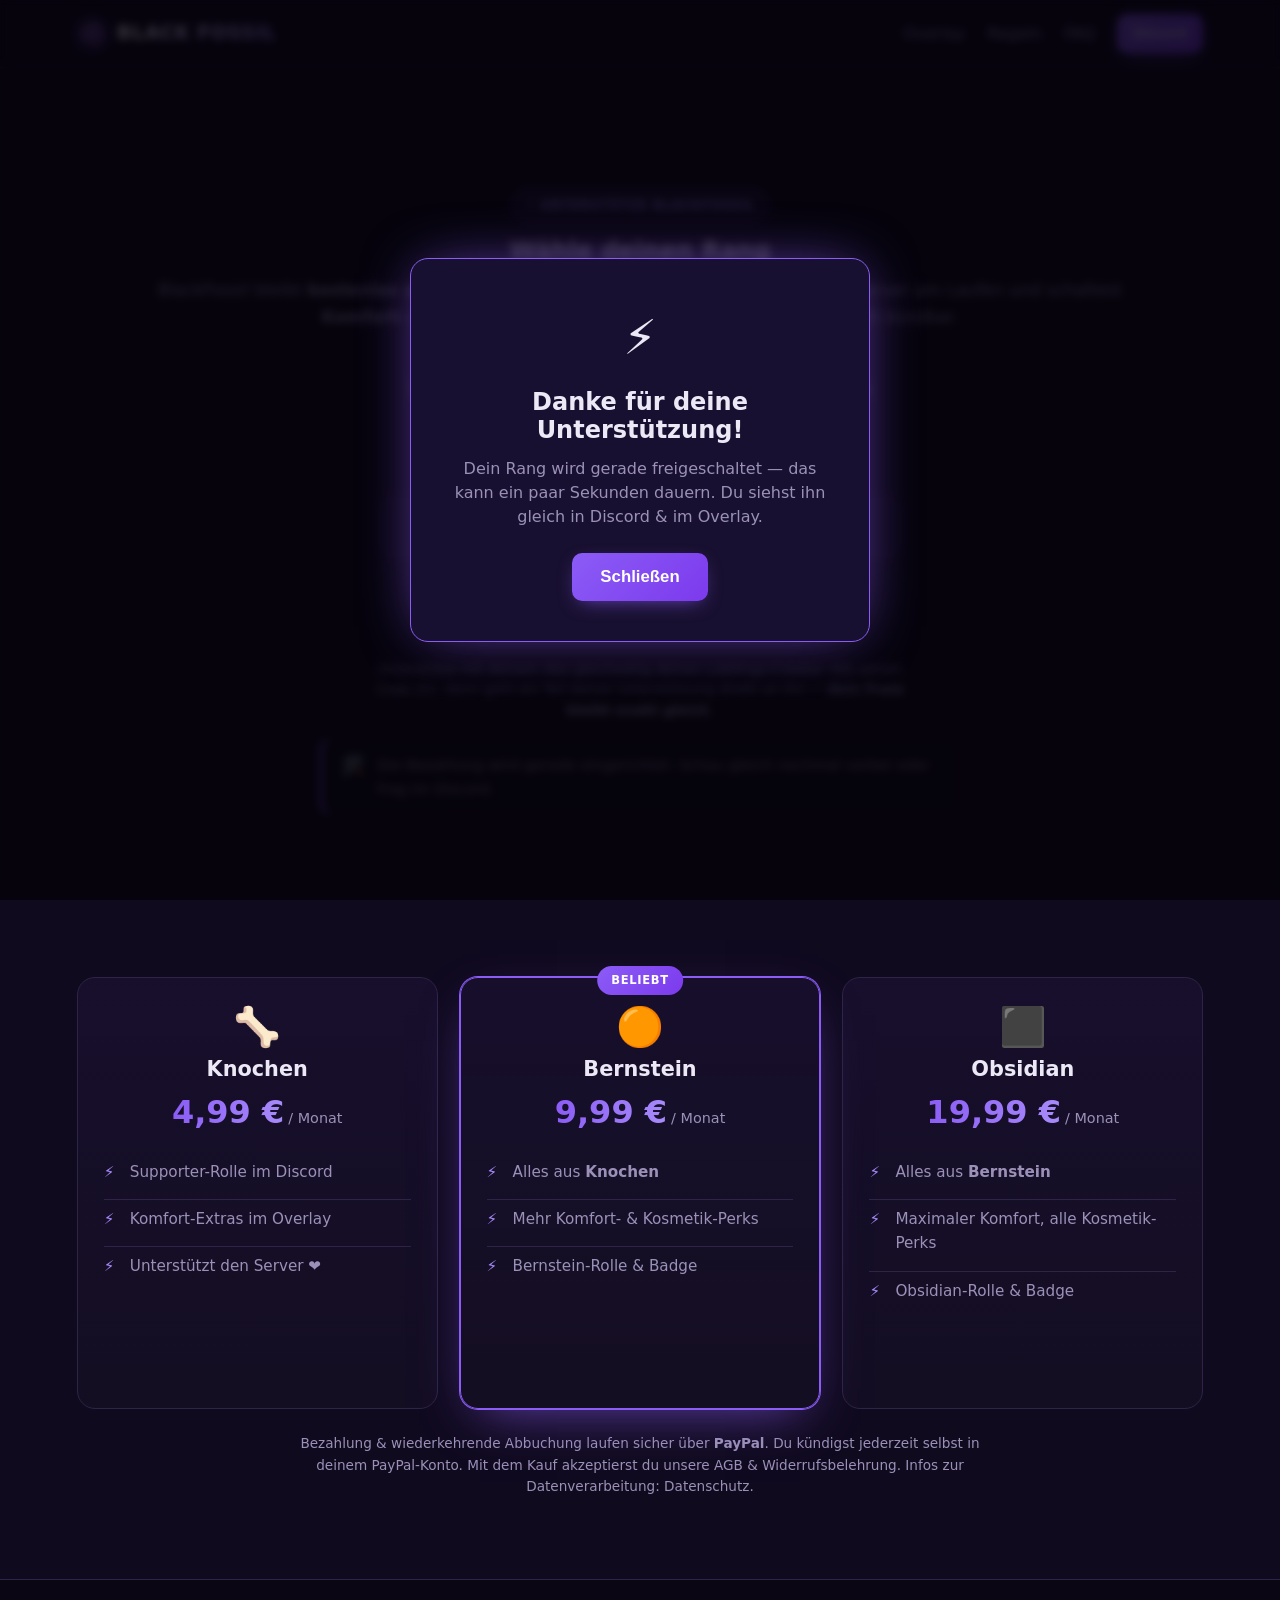
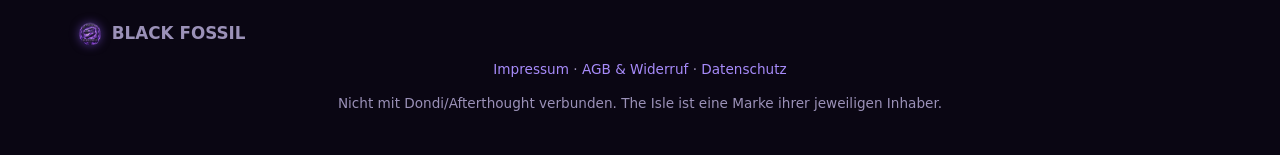
==== abo.html @ 440771c9 "feat(web): Abo-Seite live (PayPal + Creator-Code), Beta raus, Ränge, Rechts-Seiten - abo.html/abo.js" ====
<!doctype html>
<html lang="de">
<head>
  <meta charset="utf-8" />
  <meta name="viewport" content="width=device-width, initial-scale=1" />
  <title>Ränge & Unterstützen — BlackFossil</title>
  <meta name="description" content="Unterstütze den BlackFossil-Server mit einem monatlichen Rang — Komfort- & Kosmetik-Perks, sicher über PayPal. Kein Pay-to-Win." />
  <link rel="icon" type="image/png" href="assets/logo.png" />
  <meta name="theme-color" content="#8b5cf6" />
  <link rel="stylesheet" href="assets/style.css" />
</head>
<body>
  <!-- Navigation -->
  <header id="nav">
    <a href="index.html" class="brand"><img src="assets/logo.png" alt="" class="brand-logo" /> <span>BLACK&nbsp;FOSSIL</span></a>
    <nav>
      <a href="index.html#overlay">Overlay</a>
      <a href="index.html#rules">Regeln</a>
      <a href="index.html#faq">FAQ</a>
      <a href="https://discord.gg/4sCc7c5YRq" class="btn btn-sm" target="_blank" rel="noopener">Discord</a>
    </nav>
  </header>

  <section class="section abo-head">
    <div class="section-head">
      <span class="kicker">⚡ Unterstütze BlackFossil</span>
      <h1>Wähle deinen Rang</h1>
      <p>BlackFossil bleibt <strong>kostenlos spielbar</strong>. Mit einem monatlichen Rang hältst du den Server am Laufen und schaltest <strong>Komfort- & Kosmetik-Perks</strong> frei — <strong>kein Pay-to-Win</strong>. Monatlich kündbar.</p>
    </div>

    <!-- Login-Status -->
    <div id="loginBox" class="login-box">
      <p>Logge dich zuerst mit <strong>Discord</strong> ein — so landet dein Rang automatisch im richtigen Account.</p>
      <button id="loginBtn" class="btn btn-lg">🔗 Mit Discord einloggen</button>
    </div>
    <div id="userBox" class="user-box" hidden>
      <span>Eingeloggt als <strong id="userName"></strong></span>
      <button id="logoutBtn" class="btn btn-sm btn-ghost">Abmelden</button>
    </div>

    <!-- Creator-Code (optional) -->
    <div class="creator-box">
      <label for="creatorCode">💜 Creator-Code <span class="muted small">(optional)</span></label>
      <input id="creatorCode" type="text" maxlength="32" autocomplete="off" spellcheck="false" placeholder="z. B. JoeDom" />
      <p class="muted small">Unterstütze mit deinem Abo gleichzeitig deinen Lieblings-Creator: Gib seinen Code ein, dann geht ein Teil deiner Unterstützung direkt an ihn — <strong>dein Preis bleibt exakt gleich</strong>.</p>
    </div>

    <!-- Setup-Hinweis, falls PayPal noch nicht konfiguriert -->
    <div id="setupNote" class="beta-note" hidden style="max-width:640px;margin:18px auto 0">
      <span class="beta-note-ico">🛠️</span>
      <p>Die Bezahlung wird gerade eingerichtet. Schau gleich nochmal vorbei oder frag im <a href="https://discord.gg/4sCc7c5YRq" target="_blank" rel="noopener">Discord</a>.</p>
    </div>
  </section>

  <section class="section alt">
    <div class="tiers tiers-buy">
      <div class="tier">
        <div class="tier-ico">🦴</div>
        <h3>Knochen</h3>
        <div class="tier-price"><span class="grad">4,99&nbsp;€</span><span class="per">/ Monat</span></div>
        <ul class="tier-perks">
          <li>Supporter-Rolle im Discord</li>
          <li>Komfort-Extras im Overlay</li>
          <li>Unterstützt den Server ❤️</li>
        </ul>
        <div class="pp-btn" id="pp-knochen"></div>
      </div>
      <div class="tier tier-feat">
        <div class="tier-tag">Beliebt</div>
        <div class="tier-ico">🟠</div>
        <h3>Bernstein</h3>
        <div class="tier-price"><span class="grad">9,99&nbsp;€</span><span class="per">/ Monat</span></div>
        <ul class="tier-perks">
          <li>Alles aus <strong>Knochen</strong></li>
          <li>Mehr Komfort- & Kosmetik-Perks</li>
          <li>Bernstein-Rolle & Badge</li>
        </ul>
        <div class="pp-btn" id="pp-bernstein"></div>
      </div>
      <div class="tier">
        <div class="tier-ico">⬛</div>
        <h3>Obsidian</h3>
        <div class="tier-price"><span class="grad">19,99&nbsp;€</span><span class="per">/ Monat</span></div>
        <ul class="tier-perks">
          <li>Alles aus <strong>Bernstein</strong></li>
          <li>Maximaler Komfort, alle Kosmetik-Perks</li>
          <li>Obsidian-Rolle & Badge</li>
        </ul>
        <div class="pp-btn" id="pp-obsidian"></div>
      </div>
    </div>

    <p class="muted small center" style="margin-top:24px;max-width:680px;margin-left:auto;margin-right:auto">
      Bezahlung & wiederkehrende Abbuchung laufen sicher über <strong>PayPal</strong>. Du kündigst jederzeit selbst in deinem PayPal-Konto.
      Mit dem Kauf akzeptierst du unsere <a href="agb.html">AGB &amp; Widerrufsbelehrung</a>. Infos zur Datenverarbeitung: <a href="datenschutz.html">Datenschutz</a>.
    </p>
  </section>

  <footer>
    <div class="foot-brand"><img src="assets/logo.png" alt="" class="foot-logo" /> <strong>BLACK FOSSIL</strong></div>
    <div class="foot-legal muted small">
      <a href="impressum.html">Impressum</a> ·
      <a href="agb.html">AGB &amp; Widerruf</a> ·
      <a href="datenschutz.html">Datenschutz</a>
    </div>
    <div class="muted small">Nicht mit Dondi/Afterthought verbunden. The Isle ist eine Marke ihrer jeweiligen Inhaber.</div>
  </footer>

  <!-- Erfolg-Overlay -->
  <div id="thanks" class="thanks" hidden>
    <div class="thanks-card">
      <div class="thanks-ico">⚡</div>
      <h2>Danke für deine Unterstützung!</h2>
      <p>Dein Rang wird gerade freigeschaltet — das kann ein paar Sekunden dauern. Du siehst ihn gleich in Discord & im Overlay.</p>
      <button class="btn btn-lg" onclick="document.getElementById('thanks').hidden=true">Schließen</button>
    </div>
  </div>

  <script src="assets/abo.js"></script>
</body>
</html>
---- assets/style.css ----
:root {
  --bg: #0a0613; --bg2: #100a1f; --card: #181030; --border: #2e2447;
  --accent: #8b5cf6; --accent2: #a78bfa; --accent-d: #7c3aed; --accent-rgb: 139,92,246;
  --text: #ece8f5; --muted: #9b91b8;
  --on: #22c55e; --off: #ef4444; --warn: #f59e0b; --gold: #fbbf24;
}
* { box-sizing: border-box; margin: 0; padding: 0; }
html { scroll-behavior: smooth; }
body { font-family: 'Inter', system-ui, -apple-system, sans-serif; background: var(--bg); color: var(--text); line-height: 1.6; overflow-x: hidden; }
a { color: inherit; text-decoration: none; }
h1, h2, h3 { line-height: 1.2; }
.grad { background: linear-gradient(90deg, var(--accent), var(--accent2)); -webkit-background-clip: text; background-clip: text; color: transparent; }
.muted { color: var(--muted); } .small { font-size: 0.85rem; } .center { text-align: center; }

/* Buttons */
.btn { display: inline-block; background: var(--accent); color: #fff; padding: 12px 22px; border-radius: 10px; font-weight: 600; border: 0; cursor: pointer; transition: transform .12s, background .12s; }
.btn:hover { transform: translateY(-2px); background: var(--accent2); }
.btn-lg { padding: 14px 28px; font-size: 1.05rem; }
.btn-sm { padding: 8px 16px; font-size: .9rem; }
.btn-ghost { background: transparent; border: 1px solid var(--border); }
.btn-ghost:hover { background: rgba(139,92,246,.12); }
.btn:disabled { opacity: .5; cursor: not-allowed; transform: none; }

/* Nav */
#nav { position: sticky; top: 0; z-index: 50; display: flex; align-items: center; justify-content: space-between;
  padding: 14px 6vw; background: rgba(12,7,23,.85); backdrop-filter: blur(12px); border-bottom: 1px solid var(--border); }
.brand { font-weight: 800; font-size: 1.2rem; }
#nav nav { display: flex; align-items: center; gap: 22px; }
#nav nav a { color: var(--muted); font-weight: 500; transition: color .12s; }
#nav nav a:hover { color: var(--text); }
#nav nav a.btn { color: #fff; }

/* Hero */
.hero { position: relative; padding: 12vh 6vw 10vh; text-align: center;
  background: radial-gradient(1000px 500px at 50% -10%, rgba(139,92,246,.22), transparent 60%), var(--bg); }
.hero-inner { max-width: 820px; margin: 0 auto; }
.badge { display: inline-block; background: rgba(245,158,11,.15); color: var(--gold); border: 1px solid rgba(245,158,11,.4); padding: 6px 14px; border-radius: 999px; font-size: .85rem; font-weight: 600; margin-bottom: 22px; }
.hero h1 { font-size: clamp(2.2rem, 6vw, 4rem); font-weight: 800; }
.lead { font-size: clamp(1rem, 2.2vw, 1.25rem); color: var(--muted); margin: 22px auto 30px; max-width: 680px; }
.hero-cta { display: flex; gap: 14px; justify-content: center; flex-wrap: wrap; }
.status { margin-top: 34px; display: inline-flex; align-items: center; gap: 10px; background: var(--card); border: 1px solid var(--border); border-radius: 999px; padding: 10px 20px; font-size: .95rem; }
.dot { width: 10px; height: 10px; border-radius: 50%; background: var(--muted); }
.dot.on { background: var(--on); box-shadow: 0 0 10px var(--on); } .dot.off { background: var(--off); }

/* Sections */
.section { padding: 9vh 6vw; max-width: 1180px; margin: 0 auto; }
.section.alt { background: var(--bg2); max-width: none; }
.section.alt > * { max-width: 1180px; margin-left: auto; margin-right: auto; }
.section-head { text-align: center; margin-bottom: 44px; }
.section-head h2 { font-size: clamp(1.6rem, 4vw, 2.4rem); font-weight: 800; }
.section-head p { color: var(--muted); margin-top: 12px; font-size: 1.05rem; }

/* Grid / Cards */
.grid { display: grid; grid-template-columns: repeat(auto-fit, minmax(230px, 1fr)); gap: 18px; }
.card { background: var(--card); border: 1px solid var(--border); border-radius: 16px; padding: 26px; transition: transform .15s, border-color .15s; }
.card:hover { transform: translateY(-4px); border-color: var(--accent); }
.ico { font-size: 2rem; margin-bottom: 12px; } .ico.big { font-size: 3rem; }
.card h3 { margin-bottom: 8px; }
.card p { color: var(--muted); }
.features .card { text-align: center; }
.center { margin-top: 34px; }
.notice { display: flex; gap: 14px; align-items: flex-start; max-width: 760px; margin: 28px auto 0;
  background: rgba(139,92,246,0.08); border: 1px solid var(--border); border-left: 3px solid var(--accent);
  border-radius: 12px; padding: 16px 20px; }
.notice .ico { font-size: 1.4rem; margin: 0; line-height: 1.4; }
.notice p { color: var(--muted); margin: 0; }
.notice strong { color: var(--text); }

/* Tiers */
.tiers { grid-template-columns: repeat(auto-fit, minmax(220px, 1fr)); align-items: stretch; }
.tier { position: relative; background: var(--card); border: 1px solid var(--border); border-radius: 16px; padding: 26px; display: flex; flex-direction: column; }
.tier.highlight { border-color: var(--accent); box-shadow: 0 0 0 1px var(--accent), 0 18px 40px -20px var(--accent); }
.ribbon { position: absolute; top: -12px; left: 50%; transform: translateX(-50%); background: var(--accent); color: #fff; font-size: .75rem; font-weight: 700; padding: 4px 14px; border-radius: 999px; }
.tier h3 { font-size: 1.25rem; }
.price { font-size: 1.6rem; font-weight: 800; margin: 10px 0 16px; }
.price span { font-size: .9rem; font-weight: 500; color: var(--muted); }
.tier ul { list-style: none; display: flex; flex-direction: column; gap: 8px; }
.tier li { color: var(--muted); padding-left: 22px; position: relative; }
.tier li::before { content: '✓'; position: absolute; left: 0; color: var(--accent2); font-weight: 700; }
.founder { display: inline-block; margin-top: 26px; background: linear-gradient(90deg, rgba(96,165,250,.18), rgba(139,92,246,.18)); border: 1px solid #60a5fa; border-radius: 14px; padding: 16px 26px; font-size: 1.05rem; }

/* Rules + FAQ accordion */
.rules, .faq { max-width: 820px; margin: 0 auto; display: flex; flex-direction: column; gap: 12px; }
.acc { background: var(--card); border: 1px solid var(--border); border-radius: 12px; overflow: hidden; }
.acc summary { cursor: pointer; padding: 18px 22px; font-weight: 600; list-style: none; display: flex; justify-content: space-between; align-items: center; }
.acc summary::-webkit-details-marker { display: none; }
.acc summary::after { content: '+'; color: var(--accent2); font-size: 1.4rem; transition: transform .2s; }
.acc[open] summary::after { transform: rotate(45deg); }
.acc .body { padding: 0 22px 20px; color: var(--muted); }
.acc .body p { margin-bottom: 8px; }
.acc .body ul { padding-left: 20px; display: flex; flex-direction: column; gap: 6px; margin-bottom: 10px; }
.acc .body strong { color: var(--text); }
.r-sub { color: var(--accent2) !important; font-weight: 700; margin-top: 14px !important; }

/* Download */
.dl-card { display: inline-block; background: var(--card); border: 1px solid var(--border); border-radius: 18px; padding: 40px; text-align: center; max-width: 420px; }
.dl-card h3 { margin-bottom: 10px; } .dl-card p { margin-bottom: 22px; }

/* CTA + Footer */
.cta { text-align: center; background: radial-gradient(800px 400px at 50% 120%, rgba(139,92,246,.22), transparent 60%); }
.cta h2 { font-size: clamp(1.8rem, 4vw, 2.6rem); font-weight: 800; }
.cta p { color: var(--muted); margin: 14px auto 28px; max-width: 560px; }
footer { text-align: center; padding: 40px 6vw; border-top: 1px solid var(--border); color: var(--muted); display: flex; flex-direction: column; gap: 8px; }

@media (max-width: 640px) {
  #nav nav { gap: 12px; } #nav nav a:not(.btn) { display: none; }
}

/* ═══════════ Overhaul: Logo, Lightning-Glow, Politur ═══════════ */
/* Buttons → Verlauf + Theme-Glow */
.btn { background: linear-gradient(135deg, var(--accent), var(--accent-d));
  box-shadow: 0 6px 20px -8px rgba(var(--accent-rgb),0.8); }
.btn:hover { background: linear-gradient(135deg, var(--accent2), var(--accent));
  box-shadow: 0 10px 26px -8px rgba(var(--accent-rgb),0.9); }
.btn-ghost { background: transparent; box-shadow: none; }
.btn-ghost:hover { background: rgba(var(--accent-rgb),.12); box-shadow: none; }

/* Brand + Logo */
.brand { display: inline-flex; align-items: center; gap: 10px; letter-spacing: .5px; }
.brand-logo { width: 30px; height: 30px; object-fit: contain;
  filter: drop-shadow(0 0 6px rgba(var(--accent-rgb),0.6)); }
.brand span { background: linear-gradient(90deg, #fff, var(--accent2));
  -webkit-background-clip: text; background-clip: text; color: transparent; }

/* Hero: Logo groß mit Schweben + Glow, animierter Hintergrund-Glow */
.hero { overflow: hidden; }
.hero-glow { position: absolute; inset: -20% 0 auto 0; height: 70%; pointer-events: none; z-index: 0;
  background: radial-gradient(60% 60% at 50% 0%, rgba(var(--accent-rgb),0.28), transparent 70%);
  animation: heroPulse 6s ease-in-out infinite; }
@keyframes heroPulse { 0%,100% { opacity: .65; } 50% { opacity: 1; } }
.hero-inner { position: relative; z-index: 1; }
.hero-logo { width: clamp(150px, 26vw, 240px); height: auto; margin: 0 auto 14px; display: block;
  filter: drop-shadow(0 8px 26px rgba(0,0,0,0.6)) drop-shadow(0 0 26px rgba(var(--accent-rgb),0.5));
  animation: logoFloat 5s ease-in-out infinite; }
@keyframes logoFloat { 0%,100% { transform: translateY(0); } 50% { transform: translateY(-10px); } }
.badge { background: rgba(var(--accent-rgb),.14); color: var(--accent2); border-color: rgba(var(--accent-rgb),.4); }

/* Cards: Theme-Glow beim Hover */
.card:hover { border-color: rgba(var(--accent-rgb),0.7);
  box-shadow: 0 16px 40px -22px rgba(var(--accent-rgb),0.9), 0 0 0 1px rgba(var(--accent-rgb),0.25); }
.section-head h2 { background: linear-gradient(90deg, #fff, var(--accent2));
  -webkit-background-clip: text; background-clip: text; color: transparent; }

/* Accordion-Politur */
.acc { transition: border-color .15s; }
.acc[open] { border-color: rgba(var(--accent-rgb),0.55); box-shadow: 0 0 0 1px rgba(var(--accent-rgb),0.18); }
.acc summary:hover { color: var(--accent2); }

/* Download-Card + CTA Glow */
.dl-card { box-shadow: 0 24px 60px -30px rgba(var(--accent-rgb),0.8); }

/* Footer-Branding */
.foot-brand { display: inline-flex; align-items: center; gap: 9px; font-size: 1.05rem; }
.foot-logo { width: 26px; height: 26px; object-fit: contain;
  filter: drop-shadow(0 0 5px rgba(var(--accent-rgb),0.5)); }

/* ═══════════ Beta-Bereich (überarbeitet) ═══════════ */
.kicker { display: inline-block; margin-bottom: 14px; padding: 6px 14px; border-radius: 999px;
  font-size: .8rem; font-weight: 700; letter-spacing: .4px; text-transform: uppercase;
  color: var(--accent2); background: rgba(var(--accent-rgb),.12); border: 1px solid rgba(var(--accent-rgb),.4); }

.beta-perks { display: grid; grid-template-columns: repeat(auto-fit, minmax(240px, 1fr)); gap: 18px; max-width: 1000px; margin: 0 auto; }
.perk { position: relative; background: linear-gradient(180deg, rgba(var(--accent-rgb),0.07), rgba(255,255,255,0.015));
  border: 1px solid var(--border); border-radius: 18px; padding: 28px 24px; text-align: left;
  transition: transform .15s, border-color .15s, box-shadow .15s; }
.perk:hover { transform: translateY(-4px); border-color: rgba(var(--accent-rgb),0.7);
  box-shadow: 0 20px 46px -24px rgba(var(--accent-rgb),0.9); }
.perk-ico { width: 52px; height: 52px; display: flex; align-items: center; justify-content: center;
  font-size: 1.6rem; border-radius: 14px; margin-bottom: 16px;
  background: linear-gradient(135deg, rgba(var(--accent-rgb),0.3), rgba(var(--accent-rgb),0.08));
  border: 1px solid rgba(var(--accent-rgb),0.45); box-shadow: inset 0 0 14px rgba(var(--accent-rgb),0.25); }
.perk h3 { margin-bottom: 8px; } .perk p { color: var(--muted); }

/* CTA-Panel */
.beta-cta { position: relative; overflow: hidden; max-width: 720px; margin: 40px auto 0; text-align: center;
  background: linear-gradient(180deg, rgba(var(--accent-rgb),0.10), rgba(24,16,48,0.6));
  border: 1px solid rgba(var(--accent-rgb),0.45); border-radius: 22px; padding: 38px 30px;
  box-shadow: 0 30px 70px -40px rgba(var(--accent-rgb),0.9); }
.beta-cta-glow { position: absolute; inset: -40% 0 auto 0; height: 80%; pointer-events: none; z-index: 0;
  background: radial-gradient(50% 60% at 50% 0%, rgba(var(--accent-rgb),0.30), transparent 70%);
  animation: heroPulse 6s ease-in-out infinite; }
.beta-cta > * { position: relative; z-index: 1; }
.beta-slots { display: flex; align-items: center; justify-content: center; gap: 16px; margin-bottom: 22px; }
.slots-num { font-size: clamp(3rem, 9vw, 4.6rem); font-weight: 900; line-height: 1; }
.slots-label { text-align: left; color: var(--muted); font-size: .98rem; line-height: 1.35; }
.slots-label strong { color: var(--accent2); }
.beta-cta .btn { font-size: 1.1rem; }
.beta-note { display: flex; gap: 12px; align-items: flex-start; text-align: left; margin-top: 22px;
  background: rgba(0,0,0,0.25); border: 1px solid var(--border); border-left: 3px solid var(--accent);
  border-radius: 12px; padding: 14px 18px; }
.beta-note p { color: var(--muted); margin: 0; font-size: .92rem; }
.beta-note strong { color: var(--text); }
.beta-note-ico { font-size: 1.2rem; line-height: 1.4; }

/* ═══════════ Lightning-Bolts im Hero (wie im Overlay) ═══════════ */
.hero-bolts { position: absolute; inset: 0; width: 100%; height: 100%; z-index: 0; pointer-events: none; }
.hero-bolts .bolt { fill: none; stroke: rgba(var(--accent-rgb),0.85); stroke-width: 2.4;
  stroke-linejoin: round; stroke-linecap: round; vector-effect: non-scaling-stroke; opacity: 0;
  filter: url(#bf-lightning) drop-shadow(0 0 7px rgba(var(--accent-rgb),0.95)); }
.bolt.b1  { animation: boltA 7s ease-out infinite; }
.bolt.b1b { animation: boltA 7s ease-out infinite .04s; }
.bolt.b2  { animation: boltB 9s ease-out infinite; }
.bolt.b2b { animation: boltB 9s ease-out infinite .05s; }
.bolt.b3  { animation: boltC 11s ease-out infinite; }
@keyframes boltA { 0%,100%{opacity:0} 3%{opacity:.95} 5%{opacity:.2} 7%{opacity:.85} 10%{opacity:0} }
@keyframes boltB { 0%,39%,100%{opacity:0} 42%{opacity:.9} 44%{opacity:.25} 47%{opacity:.8} 51%{opacity:0} }
@keyframes boltC { 0%,69%,100%{opacity:0} 72%{opacity:.7} 74%{opacity:.15} 77%{opacity:.6} 80%{opacity:0} }

/* ═══════════ Banner-CTA (cinematischer Abschluss) ═══════════ */
.cta-banner { position: relative; overflow: hidden; padding: 16vh 6vw; border-top: 1px solid var(--border);
  background: var(--bg); }
.cta-banner::before { content: ''; position: absolute; inset: 0; z-index: 0;
  background: url('banner.png') center/cover no-repeat; }
.cta-banner::after { content: ''; position: absolute; inset: 0; z-index: 1; pointer-events: none;
  background:
    radial-gradient(70% 90% at 50% 50%, rgba(10,6,19,0.45), rgba(10,6,19,0.86) 80%),
    linear-gradient(180deg, var(--bg), transparent 22%, transparent 78%, var(--bg)); }
.cta-banner .cta-inner { position: relative; z-index: 2; max-width: 680px; margin: 0 auto; }
.cta-banner h2 { text-shadow: 0 2px 24px rgba(0,0,0,0.7), 0 0 30px rgba(var(--accent-rgb),0.35); }
.cta-banner p { color: #cfc7e6; }

@media (prefers-reduced-motion: reduce) {
  .hero-glow, .hero-logo, .beta-cta-glow, .hero-bolts .bolt { animation: none; }
  .hero-bolts { display: none; }
}

/* ── Ränge / Tiers ─────────────────────────────────────────────────────── */
.tiers { display: grid; grid-template-columns: repeat(3, 1fr); gap: 22px; max-width: 1000px; margin: 0 auto; }
.tier { position: relative; background: linear-gradient(180deg, rgba(var(--accent-rgb),0.06), rgba(255,255,255,0.015));
  border: 1px solid var(--border); border-radius: 18px; padding: 30px 26px; text-align: center;
  transition: transform .15s, border-color .15s; display: flex; flex-direction: column; }
.tier:hover { transform: translateY(-4px); border-color: rgba(var(--accent-rgb),0.7); }
.tier-feat { border-color: var(--accent); box-shadow: 0 0 0 1px var(--accent), 0 18px 50px -20px rgba(var(--accent-rgb),0.7); }
.tier-tag { position: absolute; top: -12px; left: 50%; transform: translateX(-50%);
  background: linear-gradient(135deg, var(--accent), var(--accent-d)); color: #fff;
  font-size: .72rem; font-weight: 700; letter-spacing: .06em; text-transform: uppercase;
  padding: 5px 14px; border-radius: 999px; }
.tier-ico { font-size: 2.4rem; line-height: 1; margin-bottom: 10px; }
.tier h3 { margin-bottom: 6px; font-size: 1.3rem; }
.tier-price { margin-bottom: 14px; }
.tier-price .grad { font-size: 2rem; font-weight: 800; }
.tier-price .per { color: var(--muted); font-size: .9rem; margin-left: 4px; }
.tier-perks { list-style: none; padding: 0; margin: 0 0 22px; text-align: left; }
.tier-perks li { color: var(--muted); padding: 7px 0 7px 26px; position: relative; font-size: .95rem; border-top: 1px solid var(--border); }
.tier-perks li:first-child { border-top: 0; }
.tier-perks li::before { content: "⚡"; position: absolute; left: 0; color: var(--accent2); }
.pp-btn { margin-top: auto; min-height: 46px; }

/* ── Abo-Seite: Login + Status ─────────────────────────────────────────── */
.abo-head { padding-top: 120px; }
.login-box, .user-box { max-width: 520px; margin: 8px auto 0; text-align: center; }
.login-box p { color: var(--muted); margin-bottom: 14px; }
.user-box { display: flex; align-items: center; justify-content: center; gap: 14px;
  background: rgba(var(--accent-rgb),0.08); border: 1px solid var(--border); border-radius: 12px; padding: 12px 18px; }

/* ── Footer-Rechtslinks ────────────────────────────────────────────────── */
.foot-legal { margin: 4px 0; }
.foot-legal a { color: var(--accent2); }
.foot-legal a:hover { color: var(--accent); }

/* ── Danke-Overlay ─────────────────────────────────────────────────────── */
.thanks { position: fixed; inset: 0; background: rgba(5,3,12,.8); backdrop-filter: blur(4px);
  display: flex; align-items: center; justify-content: center; z-index: 50; padding: 20px; }
.thanks-card { background: var(--card); border: 1px solid var(--accent); border-radius: 18px;
  padding: 40px 34px; max-width: 460px; text-align: center; box-shadow: 0 0 60px -15px rgba(var(--accent-rgb),0.8); }
.thanks-ico { font-size: 3rem; margin-bottom: 12px; }
.thanks-card p { color: var(--muted); margin: 12px 0 24px; line-height: 1.5; }

/* ── Rechts-Seiten (Impressum/AGB/Datenschutz) ─────────────────────────── */
.legal { max-width: 820px; margin: 0 auto; padding: 120px 22px 60px; }
.legal h1 { margin-bottom: 8px; }
.legal h2 { margin: 30px 0 10px; font-size: 1.25rem; }
.legal p, .legal li { color: var(--muted); line-height: 1.65; }
.legal ul { padding-left: 20px; margin: 8px 0; }
.legal .ph { color: var(--warn); font-weight: 600; }
.legal a { color: var(--accent2); }

@media (max-width: 760px) {
  .tiers { grid-template-columns: 1fr; max-width: 420px; }
}

/* ── Creator-Code-Feld (Abo-Seite) ─────────────────────────────────────── */
.creator-box { max-width: 540px; margin: 18px auto 0; text-align: center; }
.creator-box label { display: block; font-weight: 700; margin-bottom: 7px; }
.creator-box input { width: 100%; max-width: 320px; padding: 11px 14px; border-radius: 10px;
  border: 1px solid var(--border); background: var(--bg2); color: var(--text);
  text-align: center; font-size: 1rem; letter-spacing: .02em; }
.creator-box input:focus { outline: none; border-color: var(--accent); box-shadow: 0 0 0 3px rgba(var(--accent-rgb),.18); }
.creator-box p { margin-top: 9px; line-height: 1.5; }
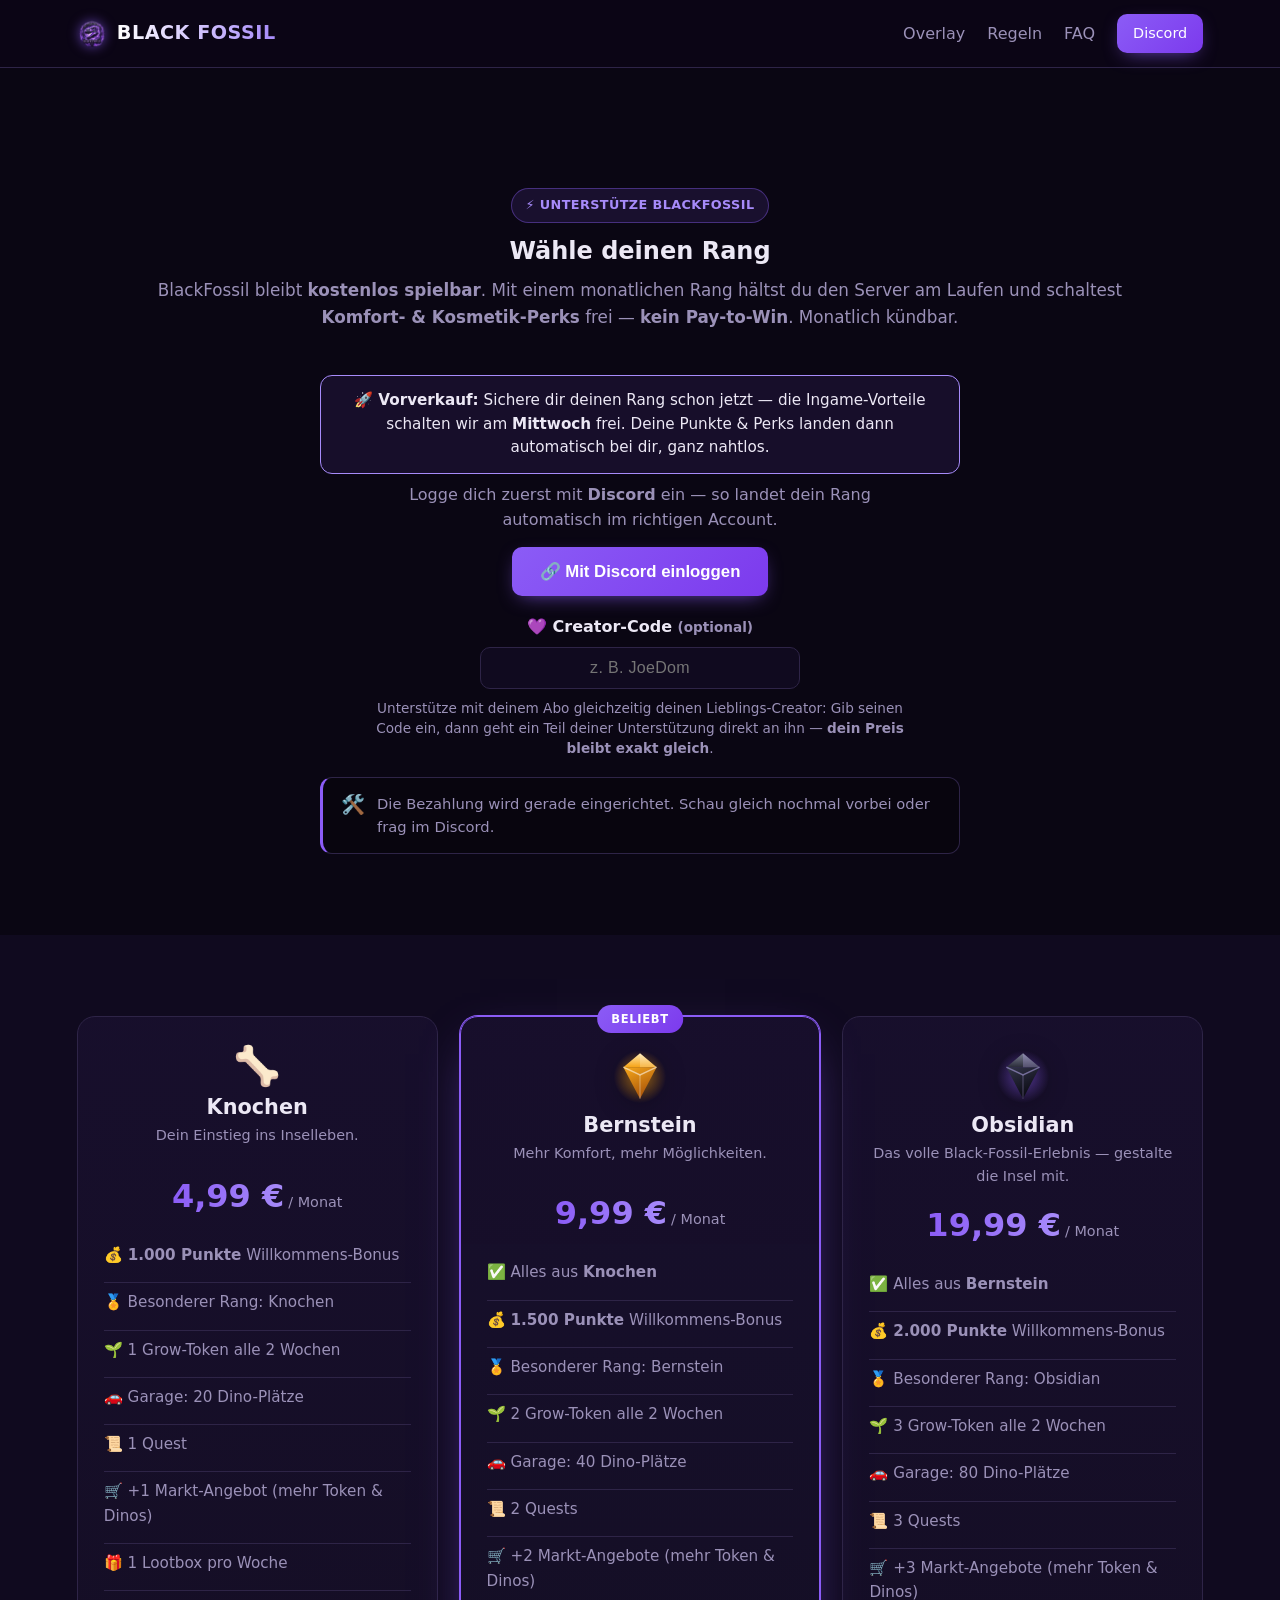
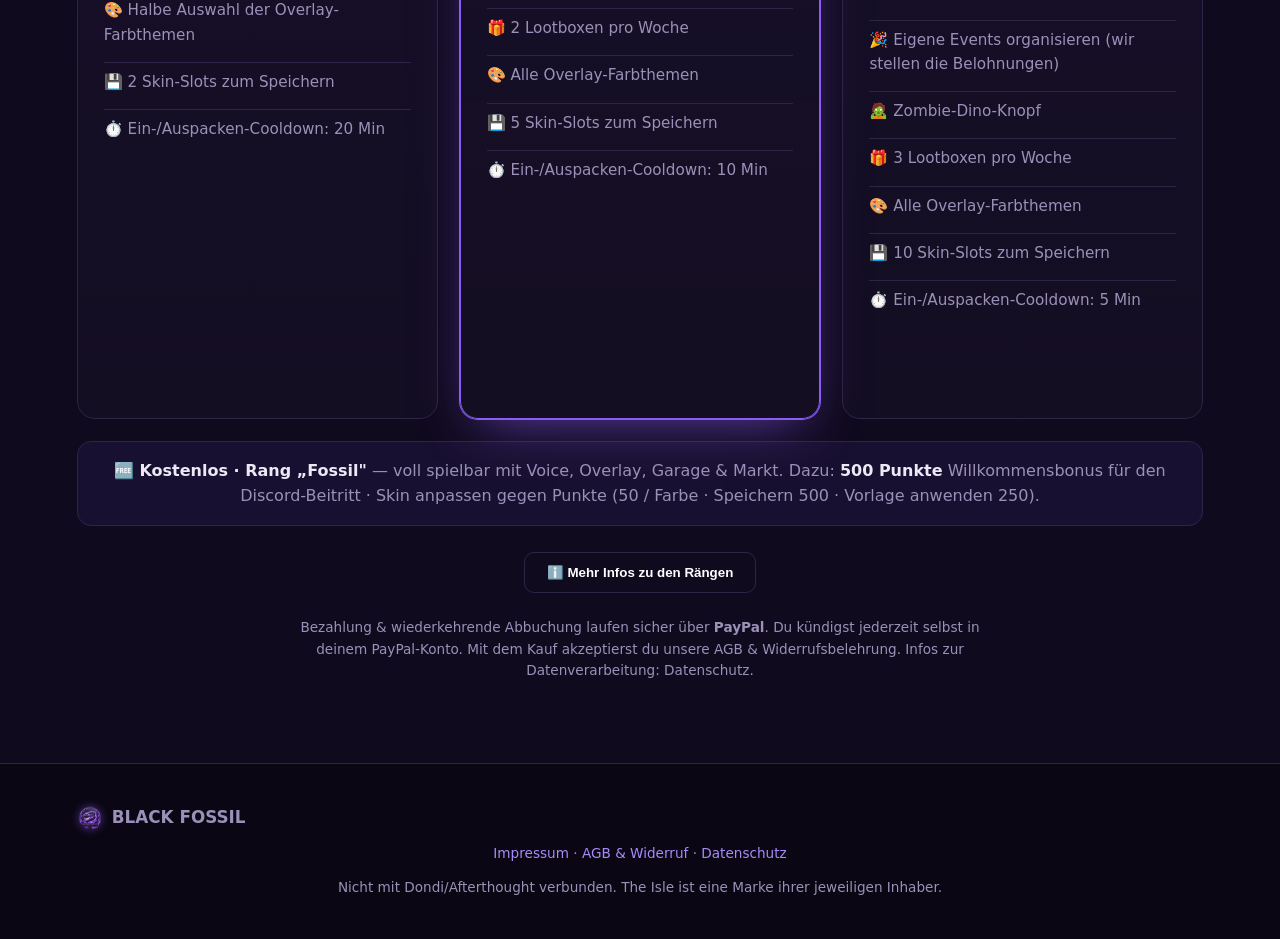
==== commit cdcda9c5: "Abo-Vorverkauf: volle Rang-Perks + Vergleichstabelle, Upgrade-/Aktueller-Rang-UI, Edelstein-Icons, D" ====
--- a/abo.html
+++ b/abo.html
@@ -28,13 +28,18 @@
       <p>BlackFossil bleibt <strong>kostenlos spielbar</strong>. Mit einem monatlichen Rang hältst du den Server am Laufen und schaltest <strong>Komfort- & Kosmetik-Perks</strong> frei — <strong>kein Pay-to-Win</strong>. Monatlich kündbar.</p>
     </div>
 
+    <!-- Vorverkauf-Hinweis (nach Go-Live entfernen) -->
+    <div class="presale-note">
+      🚀 <strong>Vorverkauf:</strong> Sichere dir deinen Rang schon jetzt — die Ingame-Vorteile schalten wir am <strong>Mittwoch</strong> frei. Deine Punkte &amp; Perks landen dann automatisch bei dir, ganz nahtlos.
+    </div>
+
     <!-- Login-Status -->
     <div id="loginBox" class="login-box">
       <p>Logge dich zuerst mit <strong>Discord</strong> ein — so landet dein Rang automatisch im richtigen Account.</p>
       <button id="loginBtn" class="btn btn-lg">🔗 Mit Discord einloggen</button>
     </div>
     <div id="userBox" class="user-box" hidden>
-      <span>Eingeloggt als <strong id="userName"></strong></span>
+      <span>Eingeloggt als <strong id="userName"></strong><span id="userRank"></span></span>
       <button id="logoutBtn" class="btn btn-sm btn-ghost">Abmelden</button>
     </div>
 
@@ -54,40 +59,138 @@
 
   <section class="section alt">
     <div class="tiers tiers-buy">
-      <div class="tier">
+      <div class="tier" data-tier="knochen">
         <div class="tier-ico">🦴</div>
         <h3>Knochen</h3>
+        <p class="tier-sub">Dein Einstieg ins Inselleben.</p>
         <div class="tier-price"><span class="grad">4,99&nbsp;€</span><span class="per">/ Monat</span></div>
-        <ul class="tier-perks">
-          <li>Supporter-Rolle im Discord</li>
-          <li>Komfort-Extras im Overlay</li>
-          <li>Unterstützt den Server ❤️</li>
+        <ul class="tier-perks perk-emoji">
+          <li>💰 <strong>1.000 Punkte</strong> Willkommens-Bonus</li>
+          <li>🏅 Besonderer Rang: Knochen</li>
+          <li>🌱 1 Grow-Token alle 2 Wochen</li>
+          <li>🚗 Garage: 20 Dino-Plätze</li>
+          <li>📜 1 Quest</li>
+          <li>🛒 +1 Markt-Angebot (mehr Token &amp; Dinos)</li>
+          <li>🎁 1 Lootbox pro Woche</li>
+          <li>🎨 Halbe Auswahl der Overlay-Farbthemen</li>
+          <li>💾 2 Skin-Slots zum Speichern</li>
+          <li>⏱️ Ein-/Auspacken-Cooldown: 20 Min</li>
         </ul>
-        <div class="pp-btn" id="pp-knochen"></div>
+        <div class="tier-foot" data-foot="knochen"><div class="pp-btn" id="pp-knochen"></div></div>
       </div>
-      <div class="tier tier-feat">
+      <div class="tier tier-feat" data-tier="bernstein">
         <div class="tier-tag">Beliebt</div>
-        <div class="tier-ico">🟠</div>
+        <svg class="tier-gem" viewBox="0 0 64 64" aria-hidden="true">
+          <defs>
+            <linearGradient id="ambCrown" x1="0" y1="0" x2="0" y2="1"><stop offset="0" stop-color="#ffe9b0"/><stop offset="1" stop-color="#f6a417"/></linearGradient>
+            <linearGradient id="ambBody" x1="0" y1="0" x2=".5" y2="1"><stop offset="0" stop-color="#f7a91b"/><stop offset="1" stop-color="#a8530a"/></linearGradient>
+            <radialGradient id="ambGlow" cx=".5" cy=".5" r=".5"><stop offset="0" stop-color="#f59e0b" stop-opacity=".6"/><stop offset="1" stop-color="#f59e0b" stop-opacity="0"/></radialGradient>
+          </defs>
+          <circle cx="32" cy="34" r="30" fill="url(#ambGlow)"/>
+          <polygon points="32,7 51,23 13,23" fill="url(#ambCrown)"/>
+          <polygon points="13,23 51,23 32,59" fill="url(#ambBody)"/>
+          <polygon points="32,7 51,23 32,23" fill="#fff" opacity=".22"/>
+          <polyline points="13,23 32,32 51,23" fill="none" stroke="#fff" stroke-opacity=".55" stroke-width="1.6"/>
+          <line x1="32" y1="32" x2="32" y2="59" stroke="#fff" stroke-opacity=".3" stroke-width="1.4"/>
+        </svg>
         <h3>Bernstein</h3>
+        <p class="tier-sub">Mehr Komfort, mehr Möglichkeiten.</p>
         <div class="tier-price"><span class="grad">9,99&nbsp;€</span><span class="per">/ Monat</span></div>
-        <ul class="tier-perks">
-          <li>Alles aus <strong>Knochen</strong></li>
-          <li>Mehr Komfort- & Kosmetik-Perks</li>
-          <li>Bernstein-Rolle & Badge</li>
+        <ul class="tier-perks perk-emoji">
+          <li>✅ Alles aus <strong>Knochen</strong></li>
+          <li>💰 <strong>1.500 Punkte</strong> Willkommens-Bonus</li>
+          <li>🏅 Besonderer Rang: Bernstein</li>
+          <li>🌱 2 Grow-Token alle 2 Wochen</li>
+          <li>🚗 Garage: 40 Dino-Plätze</li>
+          <li>📜 2 Quests</li>
+          <li>🛒 +2 Markt-Angebote (mehr Token &amp; Dinos)</li>
+          <li>🎁 2 Lootboxen pro Woche</li>
+          <li>🎨 Alle Overlay-Farbthemen</li>
+          <li>💾 5 Skin-Slots zum Speichern</li>
+          <li>⏱️ Ein-/Auspacken-Cooldown: 10 Min</li>
         </ul>
-        <div class="pp-btn" id="pp-bernstein"></div>
+        <div class="tier-foot" data-foot="bernstein"><div class="pp-btn" id="pp-bernstein"></div></div>
       </div>
-      <div class="tier">
-        <div class="tier-ico">⬛</div>
+      <div class="tier" data-tier="obsidian">
+        <svg class="tier-gem" viewBox="0 0 64 64" aria-hidden="true">
+          <defs>
+            <linearGradient id="obsCrown" x1="0" y1="0" x2="0" y2="1"><stop offset="0" stop-color="#7b7f93"/><stop offset="1" stop-color="#2b2d3a"/></linearGradient>
+            <linearGradient id="obsBody" x1="0" y1="0" x2=".5" y2="1"><stop offset="0" stop-color="#33354a"/><stop offset="1" stop-color="#0a0a12"/></linearGradient>
+            <radialGradient id="obsGlow" cx=".5" cy=".5" r=".5"><stop offset="0" stop-color="#8b5cf6" stop-opacity=".55"/><stop offset="1" stop-color="#8b5cf6" stop-opacity="0"/></radialGradient>
+          </defs>
+          <circle cx="32" cy="34" r="30" fill="url(#obsGlow)"/>
+          <polygon points="32,7 51,23 13,23" fill="url(#obsCrown)"/>
+          <polygon points="13,23 51,23 32,59" fill="url(#obsBody)"/>
+          <polygon points="32,7 51,23 32,23" fill="#c4b5fd" opacity=".28"/>
+          <polyline points="13,23 32,32 51,23" fill="none" stroke="#c4b5fd" stroke-opacity=".5" stroke-width="1.6"/>
+          <line x1="32" y1="32" x2="32" y2="59" stroke="#c4b5fd" stroke-opacity=".28" stroke-width="1.4"/>
+        </svg>
         <h3>Obsidian</h3>
+        <p class="tier-sub">Das volle Black-Fossil-Erlebnis — gestalte die Insel mit.</p>
         <div class="tier-price"><span class="grad">19,99&nbsp;€</span><span class="per">/ Monat</span></div>
-        <ul class="tier-perks">
-          <li>Alles aus <strong>Bernstein</strong></li>
-          <li>Maximaler Komfort, alle Kosmetik-Perks</li>
-          <li>Obsidian-Rolle & Badge</li>
+        <ul class="tier-perks perk-emoji">
+          <li>✅ Alles aus <strong>Bernstein</strong></li>
+          <li>💰 <strong>2.000 Punkte</strong> Willkommens-Bonus</li>
+          <li>🏅 Besonderer Rang: Obsidian</li>
+          <li>🌱 3 Grow-Token alle 2 Wochen</li>
+          <li>🚗 Garage: 80 Dino-Plätze</li>
+          <li>📜 3 Quests</li>
+          <li>🛒 +3 Markt-Angebote (mehr Token &amp; Dinos)</li>
+          <li>🎉 Eigene Events organisieren (wir stellen die Belohnungen)</li>
+          <li>🧟 Zombie-Dino-Knopf</li>
+          <li>🎁 3 Lootboxen pro Woche</li>
+          <li>🎨 Alle Overlay-Farbthemen</li>
+          <li>💾 10 Skin-Slots zum Speichern</li>
+          <li>⏱️ Ein-/Auspacken-Cooldown: 5 Min</li>
         </ul>
-        <div class="pp-btn" id="pp-obsidian"></div>
+        <div class="tier-foot" data-foot="obsidian"><div class="pp-btn" id="pp-obsidian"></div></div>
       </div>
+    </div>
+
+    <!-- Kostenlos / Free-Tier -->
+    <div class="free-note">
+      🆓 <strong>Kostenlos · Rang „Fossil"</strong> — voll spielbar mit Voice, Overlay, Garage &amp; Markt. Dazu:
+      <strong>500 Punkte</strong> Willkommensbonus für den Discord-Beitritt · Skin anpassen gegen Punkte
+      (50 / Farbe · Speichern 500 · Vorlage anwenden 250).
+    </div>
+
+    <!-- Mehr Infos zu den Rängen -->
+    <div class="rank-more">
+      <button id="rankMoreBtn" class="btn btn-ghost" aria-expanded="false" aria-controls="rankDetails">ℹ️ Mehr Infos zu den Rängen</button>
+    </div>
+    <div id="rankDetails" class="rank-details" hidden>
+      <table class="rank-table">
+        <thead>
+          <tr>
+            <th>Was du bekommst</th>
+            <th>Kostenlos</th>
+            <th>🦴 Knochen</th>
+            <th>Bernstein</th>
+            <th>Obsidian</th>
+          </tr>
+        </thead>
+        <tbody>
+          <tr><td class="feat">Server, Proximity-Voice &amp; komplettes Overlay</td><td class="col yes">✓</td><td class="col yes">✓</td><td class="col yes">✓</td><td class="col yes">✓</td></tr>
+          <tr><td class="feat">Garage &amp; Markt (Handel)</td><td class="col yes">✓</td><td class="col yes">✓</td><td class="col yes">✓</td><td class="col yes">✓</td></tr>
+          <tr><td class="feat">Willkommens-Bonus (Punkte, einmalig)</td><td class="col yes">500¹</td><td class="col yes">1.000</td><td class="col yes">1.500</td><td class="col yes">2.000</td></tr>
+          <tr><td class="feat">Besonderer Rang &amp; Badge</td><td class="col no">–</td><td class="col yes">🦴</td><td class="col yes">🟠</td><td class="col yes">🟣</td></tr>
+          <tr><td class="feat">🌱 Grow-Token (alle 2 Wochen)</td><td class="col no">–</td><td class="col yes">1</td><td class="col yes">2</td><td class="col yes">3</td></tr>
+          <tr><td class="feat">🚗 Garage: Dino-Plätze</td><td class="col">Standard</td><td class="col yes">20</td><td class="col yes">40</td><td class="col yes">80</td></tr>
+          <tr><td class="feat">📜 Quests</td><td class="col no">–</td><td class="col yes">1</td><td class="col yes">2</td><td class="col yes">3</td></tr>
+          <tr><td class="feat">🛒 Extra Markt-Angebote</td><td class="col no">–</td><td class="col yes">+1</td><td class="col yes">+2</td><td class="col yes">+3</td></tr>
+          <tr><td class="feat">🎁 Lootboxen pro Woche</td><td class="col no">–</td><td class="col yes">1</td><td class="col yes">2</td><td class="col yes">3</td></tr>
+          <tr><td class="feat">🎨 Overlay-Farbthemen</td><td class="col no">–</td><td class="col yes">Halbe Auswahl</td><td class="col yes">Alle</td><td class="col yes">Alle</td></tr>
+          <tr><td class="feat">💾 Skin-Slots zum Speichern</td><td class="col">gegen Punkte²</td><td class="col yes">2</td><td class="col yes">5</td><td class="col yes">10</td></tr>
+          <tr><td class="feat">⏱️ Ein-/Auspacken-Cooldown</td><td class="col">Standard</td><td class="col yes">20 Min</td><td class="col yes">10 Min</td><td class="col yes">5 Min</td></tr>
+          <tr><td class="feat">🎉 Eigene Events organisieren (Belohnungen von uns)</td><td class="col no">–</td><td class="col no">–</td><td class="col no">–</td><td class="col yes">✓</td></tr>
+          <tr><td class="feat">🧟 Zombie-Dino-Knopf</td><td class="col no">–</td><td class="col no">–</td><td class="col no">–</td><td class="col yes">✓</td></tr>
+        </tbody>
+      </table>
+      <p class="rank-note">
+        💜 <strong>Kein Pay-to-Win</strong> — alle Stufen geben nur Komfort &amp; Kosmetik, keinen Kampfvorteil.
+        Höhere Ränge enthalten immer alle Perks der darunterliegenden. Der Willkommens-Bonus wird einmalig gutgeschrieben (beim Upgrade die Differenz) und landet auf deinem verknüpften Spiel-Account.<br>
+        <span class="small">¹ Free-Bonus: 500 Punkte für den Discord-Beitritt. &nbsp; ² Free: Skin anpassen gegen Punkte (50 / Farbe, Speichern 500, Vorlage 250).</span>
+      </p>
     </div>
 
     <p class="muted small center" style="margin-top:24px;max-width:680px;margin-left:auto;margin-right:auto">
@@ -109,10 +212,11 @@
   <!-- Erfolg-Overlay -->
   <div id="thanks" class="thanks" hidden>
     <div class="thanks-card">
+      <button type="button" class="thanks-x" id="thanksX" aria-label="Schließen">×</button>
       <div class="thanks-ico">⚡</div>
       <h2>Danke für deine Unterstützung!</h2>
       <p>Dein Rang wird gerade freigeschaltet — das kann ein paar Sekunden dauern. Du siehst ihn gleich in Discord & im Overlay.</p>
-      <button class="btn btn-lg" onclick="document.getElementById('thanks').hidden=true">Schließen</button>
+      <button class="btn btn-lg" id="thanksClose">Schließen</button>
     </div>
   </div>
 
--- a/assets/style.css
+++ b/assets/style.css
@@ -244,14 +244,25 @@
 .tier-perks li { color: var(--muted); padding: 7px 0 7px 26px; position: relative; font-size: .95rem; border-top: 1px solid var(--border); }
 .tier-perks li:first-child { border-top: 0; }
 .tier-perks li::before { content: "⚡"; position: absolute; left: 0; color: var(--accent2); }
+/* Emoji-Liste (volle Perk-Aufzählung): Emoji ist der Bullet, kein ⚡ davor */
+.tier-perks.perk-emoji li { padding-left: 0; }
+.tier-perks.perk-emoji li::before { content: none; }
+.tier-sub { color: var(--muted); font-size: .9rem; margin: -2px 0 12px; min-height: 2.4em; }
+.free-note { max-width: 1000px; margin: 22px auto 0; text-align: center; line-height: 1.6;
+  background: var(--card); border: 1px solid var(--border); border-radius: 14px; padding: 16px 20px; color: var(--muted); }
+.free-note strong { color: var(--text); }
 .pp-btn { margin-top: auto; min-height: 46px; }
 
 /* ── Abo-Seite: Login + Status ─────────────────────────────────────────── */
 .abo-head { padding-top: 120px; }
 .login-box, .user-box { max-width: 520px; margin: 8px auto 0; text-align: center; }
 .login-box p { color: var(--muted); margin-bottom: 14px; }
-.user-box { display: flex; align-items: center; justify-content: center; gap: 14px;
+.user-box { display: flex; align-items: center; justify-content: center; gap: 14px; flex-wrap: wrap;
   background: rgba(var(--accent-rgb),0.08); border: 1px solid var(--border); border-radius: 12px; padding: 12px 18px; }
+.rank-pill { color: var(--accent2); font-weight: 700; }
+.presale-note { max-width: 640px; margin: 18px auto 0; text-align: center; line-height: 1.55;
+  background: rgba(var(--accent-rgb),0.10); border: 1px solid var(--accent2); border-radius: 12px;
+  padding: 13px 18px; color: var(--text); font-size: .95rem; }
 
 /* ── Footer-Rechtslinks ────────────────────────────────────────────────── */
 .foot-legal { margin: 4px 0; }
@@ -259,12 +270,49 @@
 .foot-legal a:hover { color: var(--accent); }
 
 /* ── Danke-Overlay ─────────────────────────────────────────────────────── */
-.thanks { position: fixed; inset: 0; background: rgba(5,3,12,.8); backdrop-filter: blur(4px);
-  display: flex; align-items: center; justify-content: center; z-index: 50; padding: 20px; }
-.thanks-card { background: var(--card); border: 1px solid var(--accent); border-radius: 18px;
+/* z-index extrem hoch: muss ÜBER den PayPal-Buttons/-iFrames liegen, sonst schieben
+   die sich vor das Popup und der Schließen-Button ist nicht klickbar. */
+.thanks { position: fixed; inset: 0; background: rgba(5,3,12,.85); backdrop-filter: blur(4px);
+  display: flex; align-items: center; justify-content: center; z-index: 2147483000; padding: 20px; }
+.thanks-card { position: relative; background: var(--card); border: 1px solid var(--accent); border-radius: 18px;
   padding: 40px 34px; max-width: 460px; text-align: center; box-shadow: 0 0 60px -15px rgba(var(--accent-rgb),0.8); }
 .thanks-ico { font-size: 3rem; margin-bottom: 12px; }
 .thanks-card p { color: var(--muted); margin: 12px 0 24px; line-height: 1.5; }
+.thanks-x { position: absolute; top: 12px; right: 16px; background: none; border: 0; color: var(--muted);
+  font-size: 1.6rem; line-height: 1; cursor: pointer; padding: 4px 8px; border-radius: 8px; }
+.thanks-x:hover { color: var(--text); background: rgba(255,255,255,.08); }
+
+/* ── Rang-Icons (Edelstein-SVGs) ───────────────────────────────────────── */
+.tier-gem { width: 56px; height: 56px; display: block; margin: 0 auto 10px;
+  filter: drop-shadow(0 6px 14px rgba(0,0,0,.45)); }
+
+/* ── Abo-Karten: aktueller Rang / Upgrade / enthalten ──────────────────── */
+.tier.is-current { border-color: var(--accent2); box-shadow: 0 0 0 1px var(--accent2), 0 18px 50px -20px rgba(var(--accent-rgb),0.7); }
+.tier-foot { margin-top: auto; }
+.tier-current, .tier-included { border-radius: 999px; padding: 13px 16px;
+  font-weight: 700; text-align: center; font-size: .95rem; }
+.tier-current { background: rgba(var(--accent-rgb),.16); color: var(--text); border: 1px solid var(--accent2); }
+.tier-included { background: var(--bg2); color: var(--muted); border: 1px dashed var(--border); }
+.tier-upgrade-tag { display: inline-block; margin-bottom: 10px; font-size: .8rem; font-weight: 700;
+  letter-spacing: .04em; text-transform: uppercase; color: var(--accent2);
+  background: rgba(var(--accent-rgb),.12); border: 1px solid var(--accent2); border-radius: 999px; padding: 4px 12px; }
+
+/* ── „Mehr Infos zu den Rängen" — Detail-Tabelle ──────────────────────── */
+.rank-more { text-align: center; margin-top: 26px; }
+.rank-details { max-width: 1000px; margin: 22px auto 0; overflow-x: auto; }
+.rank-table { width: 100%; border-collapse: collapse; min-width: 640px;
+  background: var(--card); border: 1px solid var(--border); border-radius: 14px; overflow: hidden; }
+.rank-table th, .rank-table td { padding: 12px 14px; text-align: left; border-top: 1px solid var(--border); font-size: .95rem; }
+.rank-table thead th { background: rgba(var(--accent-rgb),.08); color: var(--text); font-weight: 700;
+  border-top: 0; text-align: center; }
+.rank-table thead th:first-child { text-align: left; }
+.rank-table td { color: var(--muted); }
+.rank-table td.feat { color: var(--text); font-weight: 600; }
+.rank-table td.col { text-align: center; }
+.rank-table .yes { color: var(--accent2); font-weight: 700; }
+.rank-table .no { color: var(--muted); opacity: .5; }
+.rank-note { color: var(--muted); font-size: .85rem; margin-top: 12px; max-width: 760px;
+  margin-left: auto; margin-right: auto; line-height: 1.5; }
 
 /* ── Rechts-Seiten (Impressum/AGB/Datenschutz) ─────────────────────────── */
 .legal { max-width: 820px; margin: 0 auto; padding: 120px 22px 60px; }
@@ -287,3 +335,6 @@
   text-align: center; font-size: 1rem; letter-spacing: .02em; }
 .creator-box input:focus { outline: none; border-color: var(--accent); box-shadow: 0 0 0 3px rgba(var(--accent-rgb),.18); }
 .creator-box p { margin-top: 9px; line-height: 1.5; }
+
+/* Fix: hidden-Attribut muss display-setzende Klassen (.thanks/.user-box) schlagen */
+[hidden] { display: none !important; }
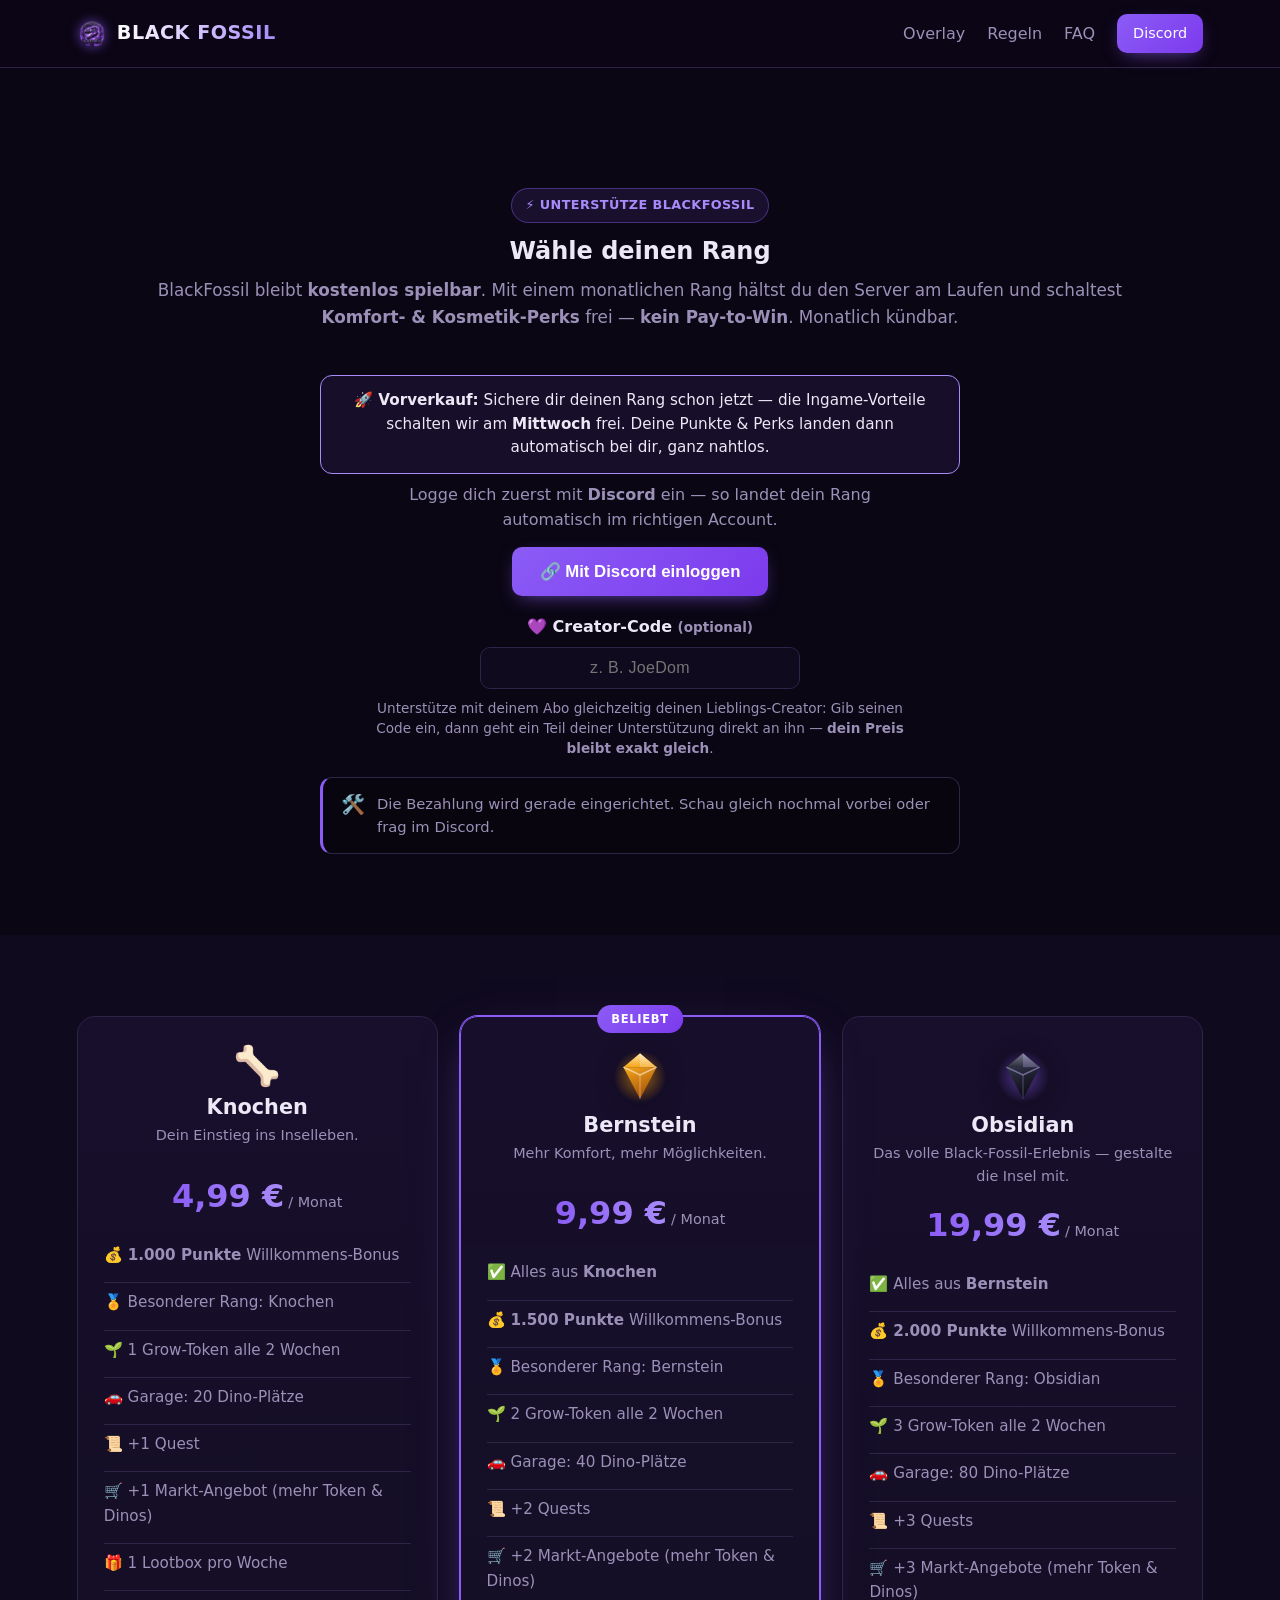
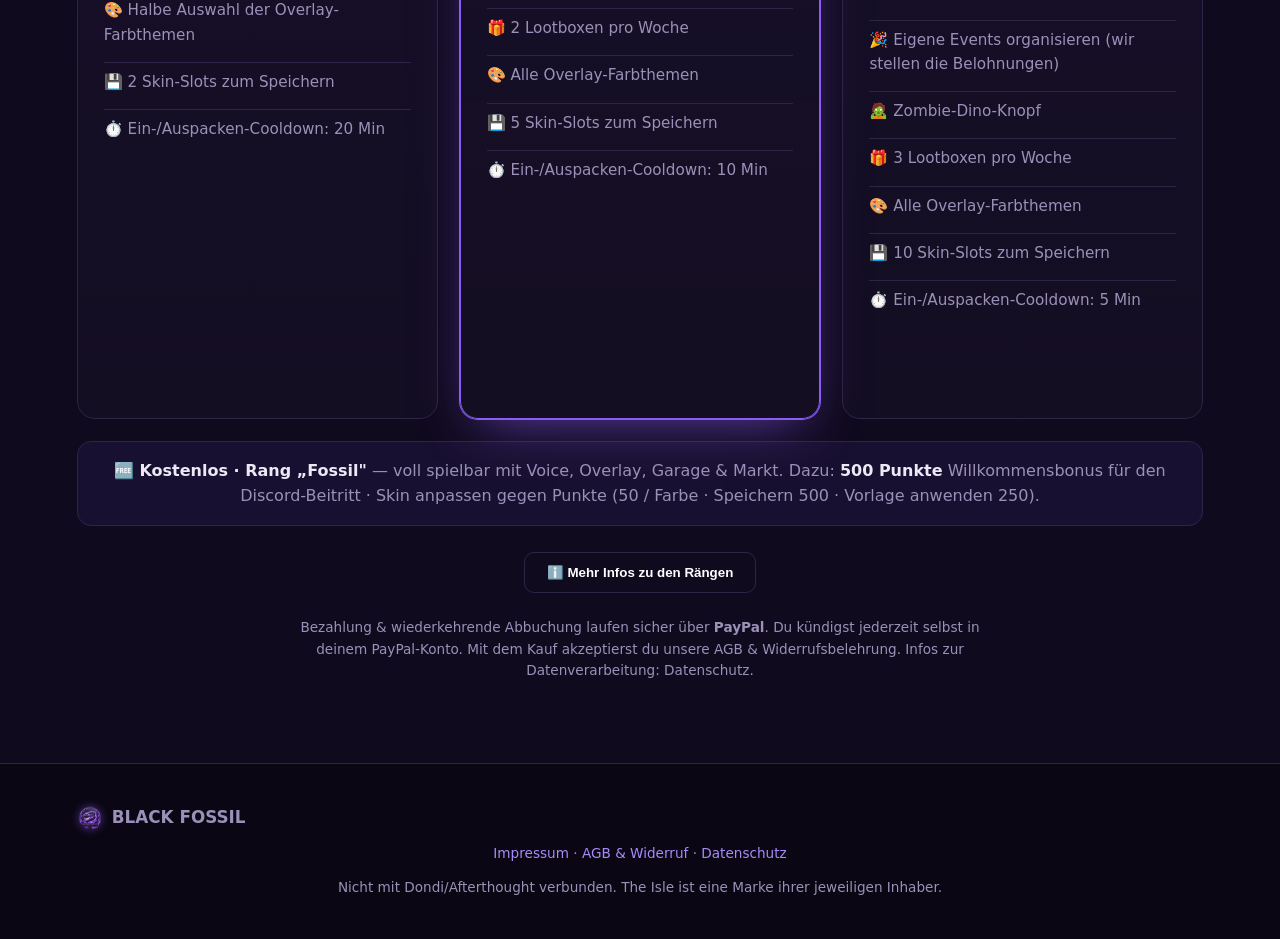
==== commit 9749f8bb: "Quests als zusätzlich kennzeichnen (+1/+2/+3) Co-Authored-By: Claude Opus 4.8 <noreply@anthropic.com" ====
--- a/abo.html
+++ b/abo.html
@@ -69,7 +69,7 @@
           <li>🏅 Besonderer Rang: Knochen</li>
           <li>🌱 1 Grow-Token alle 2 Wochen</li>
           <li>🚗 Garage: 20 Dino-Plätze</li>
-          <li>📜 1 Quest</li>
+          <li>📜 +1 Quest</li>
           <li>🛒 +1 Markt-Angebot (mehr Token &amp; Dinos)</li>
           <li>🎁 1 Lootbox pro Woche</li>
           <li>🎨 Halbe Auswahl der Overlay-Farbthemen</li>
@@ -102,7 +102,7 @@
           <li>🏅 Besonderer Rang: Bernstein</li>
           <li>🌱 2 Grow-Token alle 2 Wochen</li>
           <li>🚗 Garage: 40 Dino-Plätze</li>
-          <li>📜 2 Quests</li>
+          <li>📜 +2 Quests</li>
           <li>🛒 +2 Markt-Angebote (mehr Token &amp; Dinos)</li>
           <li>🎁 2 Lootboxen pro Woche</li>
           <li>🎨 Alle Overlay-Farbthemen</li>
@@ -134,7 +134,7 @@
           <li>🏅 Besonderer Rang: Obsidian</li>
           <li>🌱 3 Grow-Token alle 2 Wochen</li>
           <li>🚗 Garage: 80 Dino-Plätze</li>
-          <li>📜 3 Quests</li>
+          <li>📜 +3 Quests</li>
           <li>🛒 +3 Markt-Angebote (mehr Token &amp; Dinos)</li>
           <li>🎉 Eigene Events organisieren (wir stellen die Belohnungen)</li>
           <li>🧟 Zombie-Dino-Knopf</li>
@@ -176,7 +176,7 @@
           <tr><td class="feat">Besonderer Rang &amp; Badge</td><td class="col no">–</td><td class="col yes">🦴</td><td class="col yes">🟠</td><td class="col yes">🟣</td></tr>
           <tr><td class="feat">🌱 Grow-Token (alle 2 Wochen)</td><td class="col no">–</td><td class="col yes">1</td><td class="col yes">2</td><td class="col yes">3</td></tr>
           <tr><td class="feat">🚗 Garage: Dino-Plätze</td><td class="col">Standard</td><td class="col yes">20</td><td class="col yes">40</td><td class="col yes">80</td></tr>
-          <tr><td class="feat">📜 Quests</td><td class="col no">–</td><td class="col yes">1</td><td class="col yes">2</td><td class="col yes">3</td></tr>
+          <tr><td class="feat">📜 Zusätzliche Quests</td><td class="col no">–</td><td class="col yes">+1</td><td class="col yes">+2</td><td class="col yes">+3</td></tr>
           <tr><td class="feat">🛒 Extra Markt-Angebote</td><td class="col no">–</td><td class="col yes">+1</td><td class="col yes">+2</td><td class="col yes">+3</td></tr>
           <tr><td class="feat">🎁 Lootboxen pro Woche</td><td class="col no">–</td><td class="col yes">1</td><td class="col yes">2</td><td class="col yes">3</td></tr>
           <tr><td class="feat">🎨 Overlay-Farbthemen</td><td class="col no">–</td><td class="col yes">Halbe Auswahl</td><td class="col yes">Alle</td><td class="col yes">Alle</td></tr>
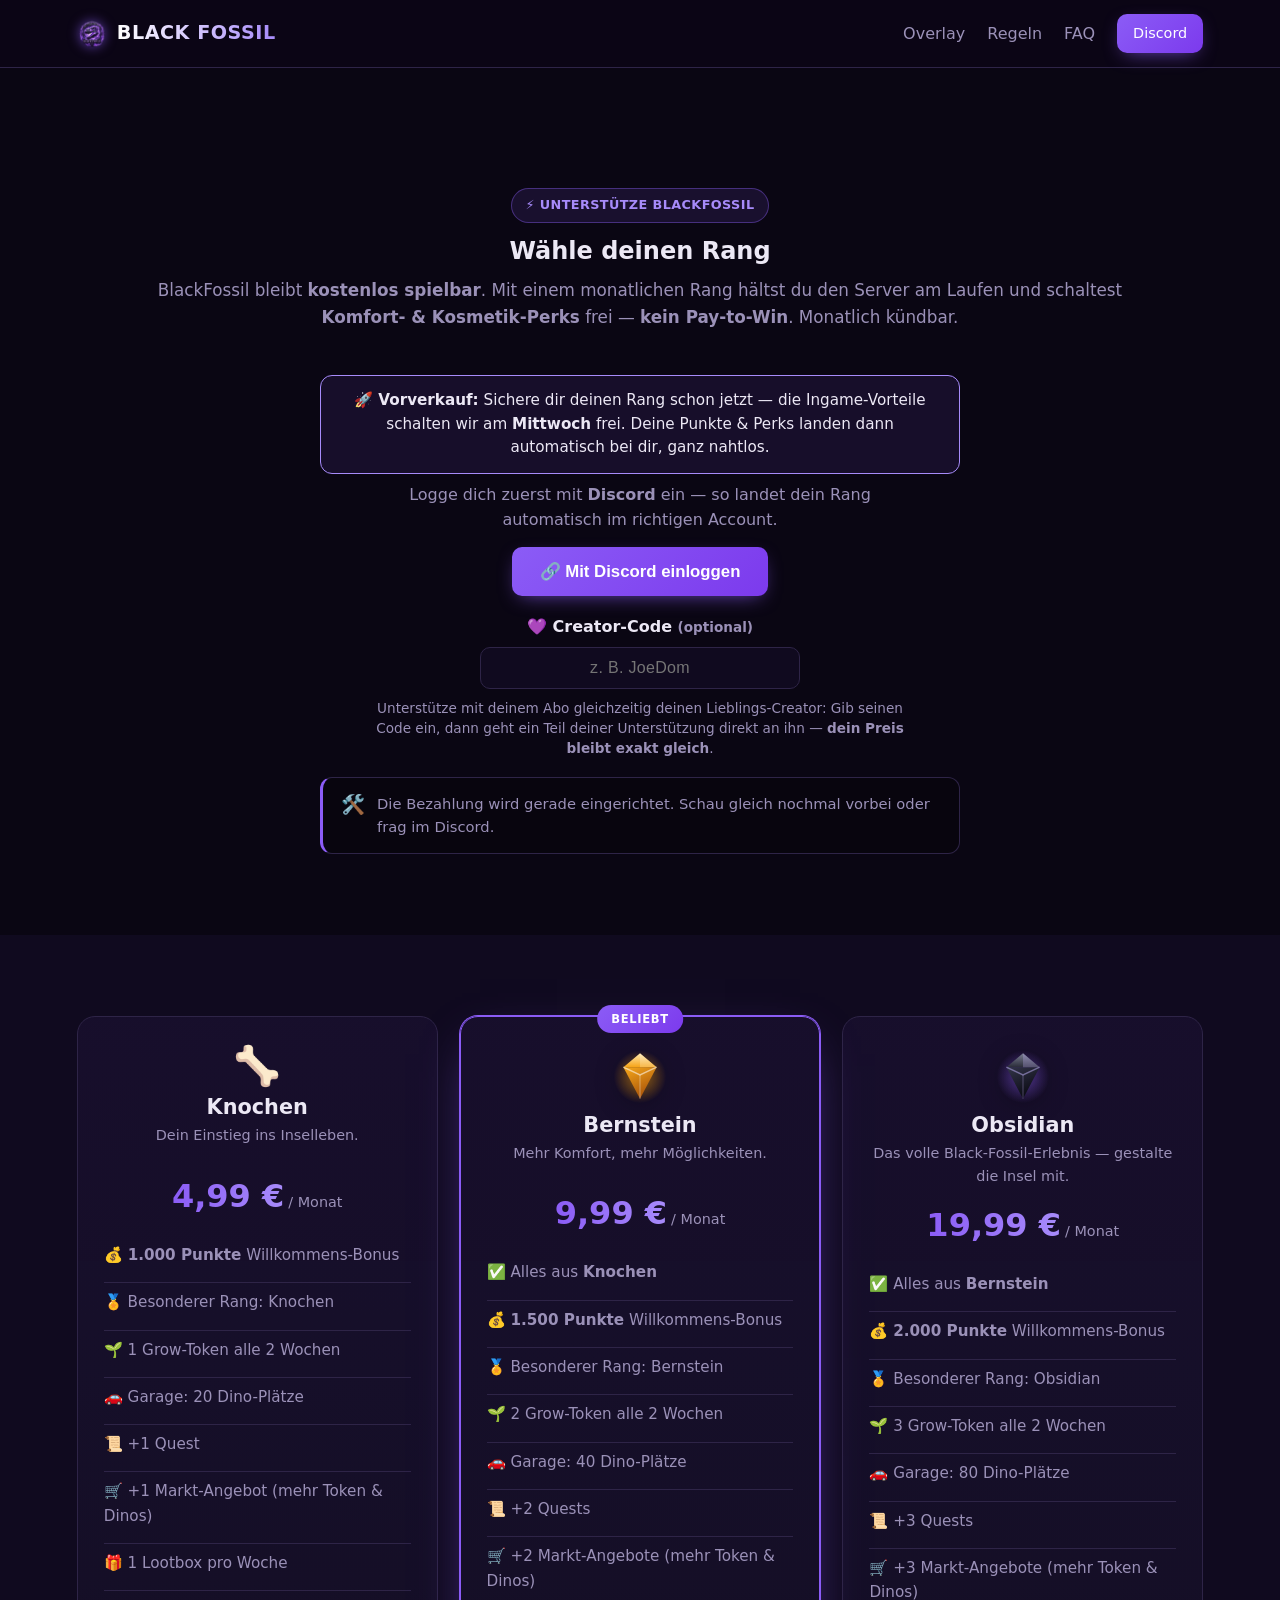
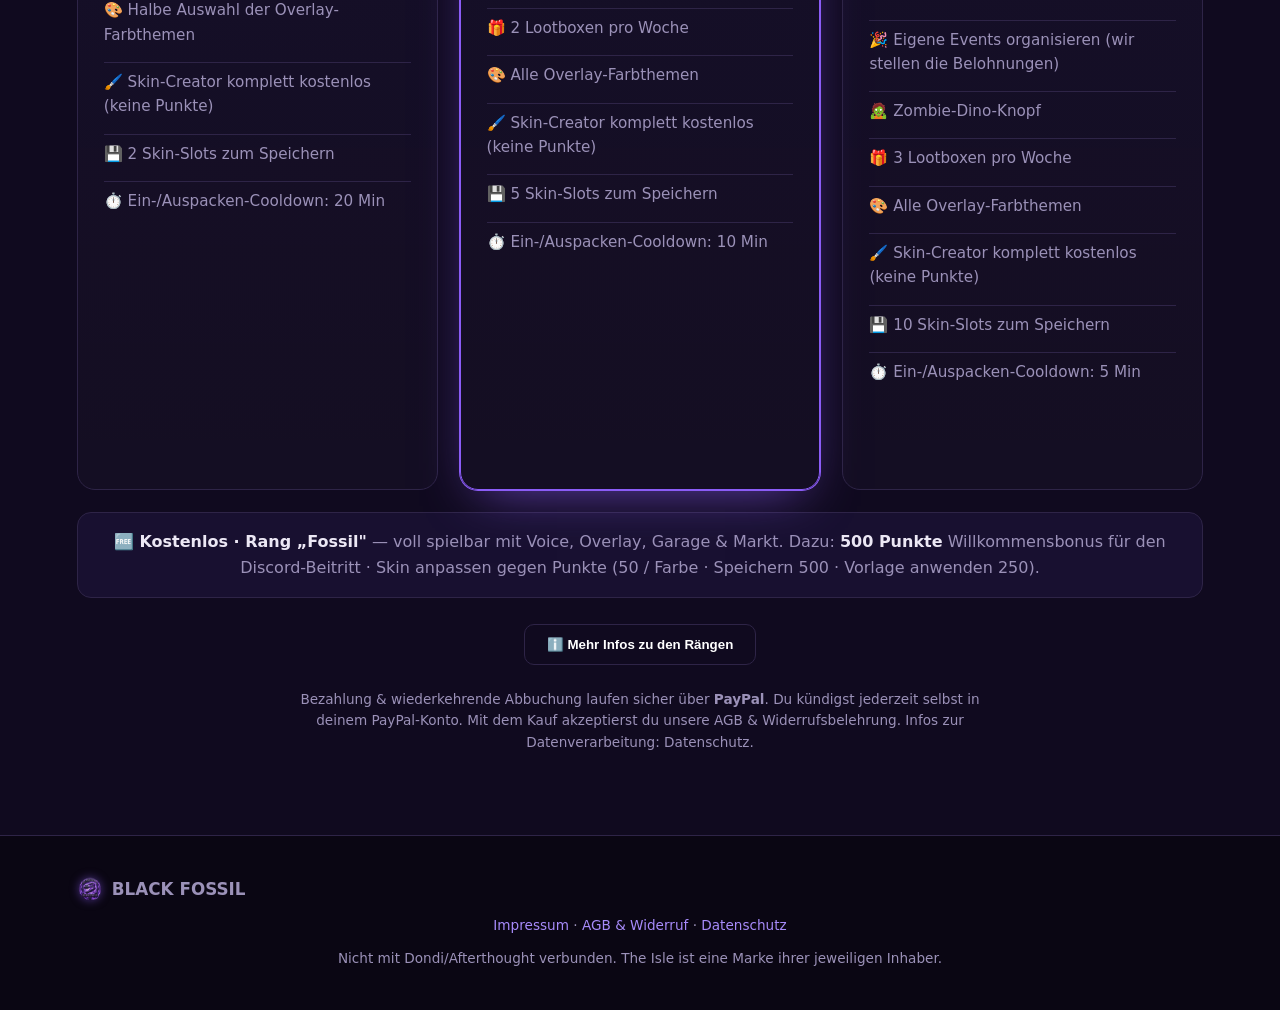
==== commit 0d51c31c: "Skin-Creator ab Knochen kostenlos (keine Punkte); Free zahlt weiter Co-Authored-By: Claude Opus 4.8 " ====
--- a/abo.html
+++ b/abo.html
@@ -73,6 +73,7 @@
           <li>🛒 +1 Markt-Angebot (mehr Token &amp; Dinos)</li>
           <li>🎁 1 Lootbox pro Woche</li>
           <li>🎨 Halbe Auswahl der Overlay-Farbthemen</li>
+          <li>🖌️ Skin-Creator komplett kostenlos (keine Punkte)</li>
           <li>💾 2 Skin-Slots zum Speichern</li>
           <li>⏱️ Ein-/Auspacken-Cooldown: 20 Min</li>
         </ul>
@@ -106,6 +107,7 @@
           <li>🛒 +2 Markt-Angebote (mehr Token &amp; Dinos)</li>
           <li>🎁 2 Lootboxen pro Woche</li>
           <li>🎨 Alle Overlay-Farbthemen</li>
+          <li>🖌️ Skin-Creator komplett kostenlos (keine Punkte)</li>
           <li>💾 5 Skin-Slots zum Speichern</li>
           <li>⏱️ Ein-/Auspacken-Cooldown: 10 Min</li>
         </ul>
@@ -140,6 +142,7 @@
           <li>🧟 Zombie-Dino-Knopf</li>
           <li>🎁 3 Lootboxen pro Woche</li>
           <li>🎨 Alle Overlay-Farbthemen</li>
+          <li>🖌️ Skin-Creator komplett kostenlos (keine Punkte)</li>
           <li>💾 10 Skin-Slots zum Speichern</li>
           <li>⏱️ Ein-/Auspacken-Cooldown: 5 Min</li>
         </ul>
@@ -180,7 +183,8 @@
           <tr><td class="feat">🛒 Extra Markt-Angebote</td><td class="col no">–</td><td class="col yes">+1</td><td class="col yes">+2</td><td class="col yes">+3</td></tr>
           <tr><td class="feat">🎁 Lootboxen pro Woche</td><td class="col no">–</td><td class="col yes">1</td><td class="col yes">2</td><td class="col yes">3</td></tr>
           <tr><td class="feat">🎨 Overlay-Farbthemen</td><td class="col no">–</td><td class="col yes">Halbe Auswahl</td><td class="col yes">Alle</td><td class="col yes">Alle</td></tr>
-          <tr><td class="feat">💾 Skin-Slots zum Speichern</td><td class="col">gegen Punkte²</td><td class="col yes">2</td><td class="col yes">5</td><td class="col yes">10</td></tr>
+          <tr><td class="feat">🖌️ Skin-Creator ohne Punkte-Kosten</td><td class="col">gegen Punkte²</td><td class="col yes">kostenlos</td><td class="col yes">kostenlos</td><td class="col yes">kostenlos</td></tr>
+          <tr><td class="feat">💾 Skin-Slots zum Speichern</td><td class="col no">–</td><td class="col yes">2</td><td class="col yes">5</td><td class="col yes">10</td></tr>
           <tr><td class="feat">⏱️ Ein-/Auspacken-Cooldown</td><td class="col">Standard</td><td class="col yes">20 Min</td><td class="col yes">10 Min</td><td class="col yes">5 Min</td></tr>
           <tr><td class="feat">🎉 Eigene Events organisieren (Belohnungen von uns)</td><td class="col no">–</td><td class="col no">–</td><td class="col no">–</td><td class="col yes">✓</td></tr>
           <tr><td class="feat">🧟 Zombie-Dino-Knopf</td><td class="col no">–</td><td class="col no">–</td><td class="col no">–</td><td class="col yes">✓</td></tr>
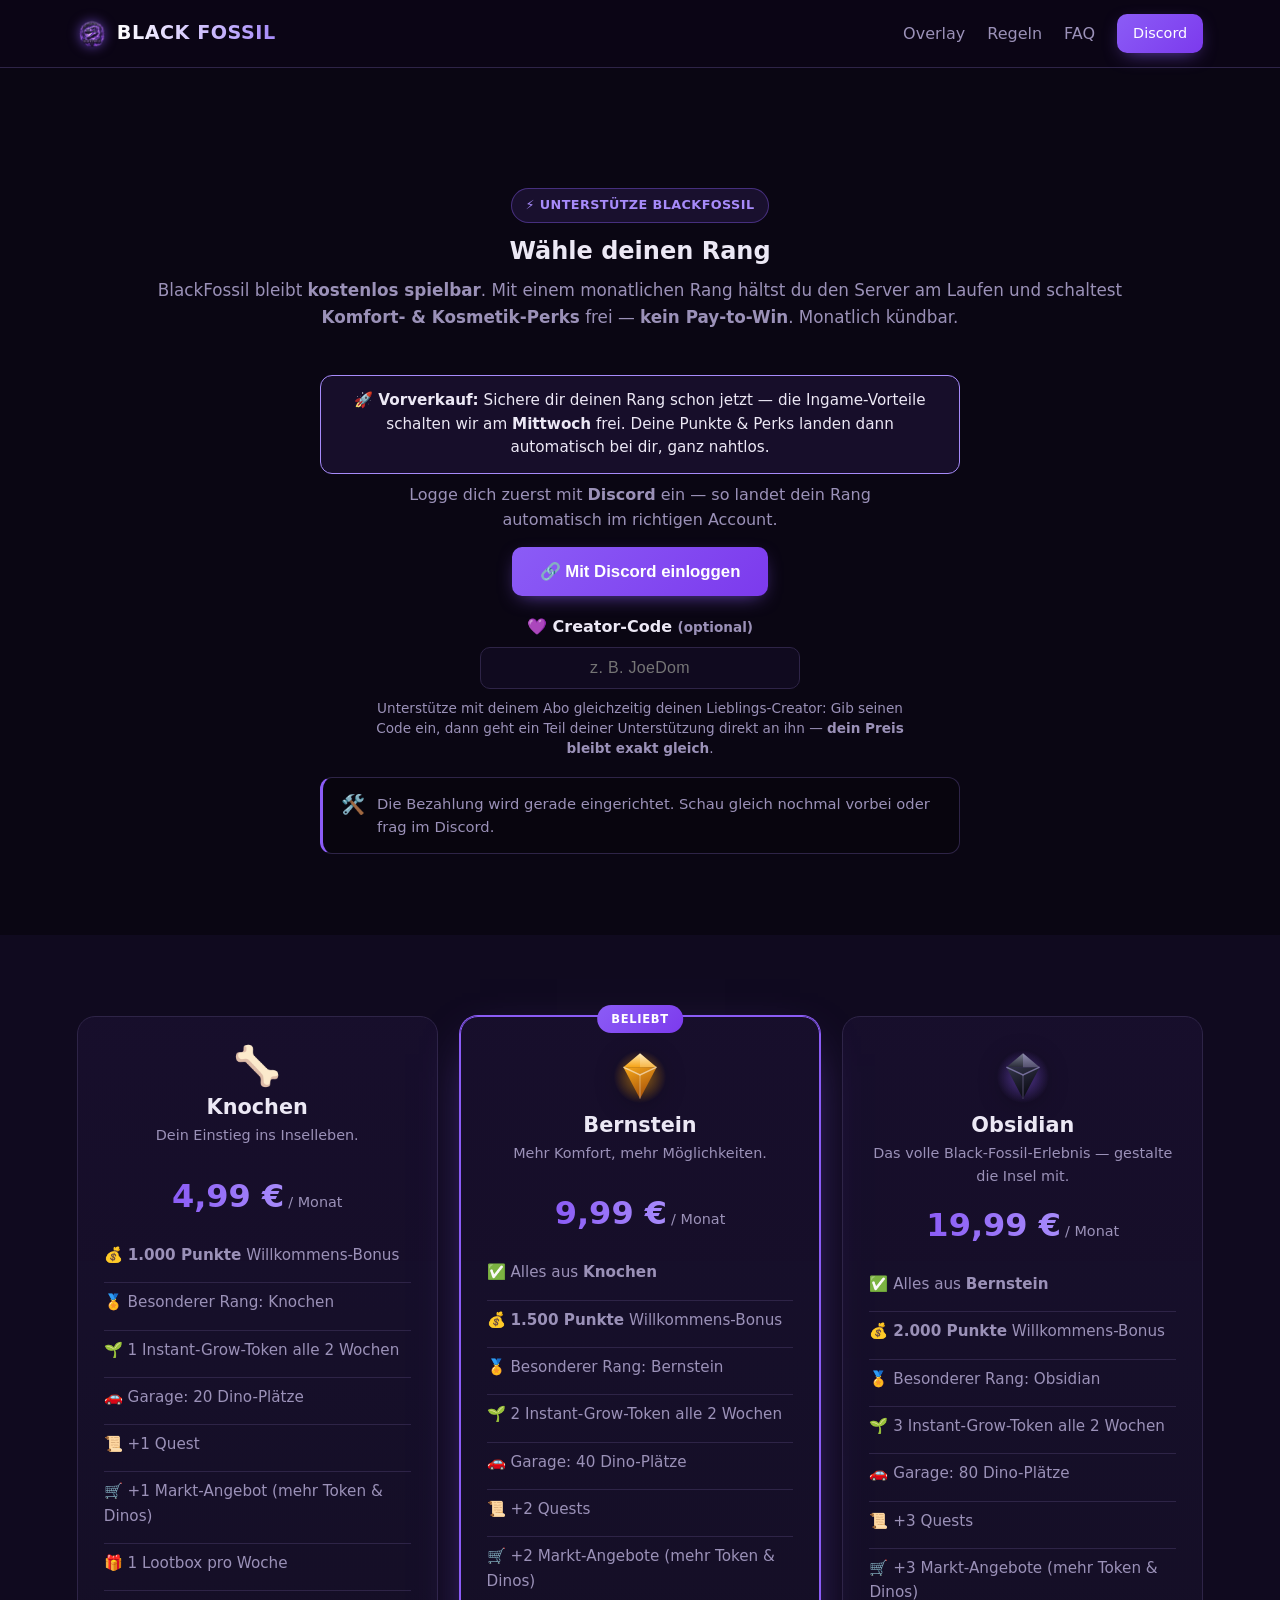
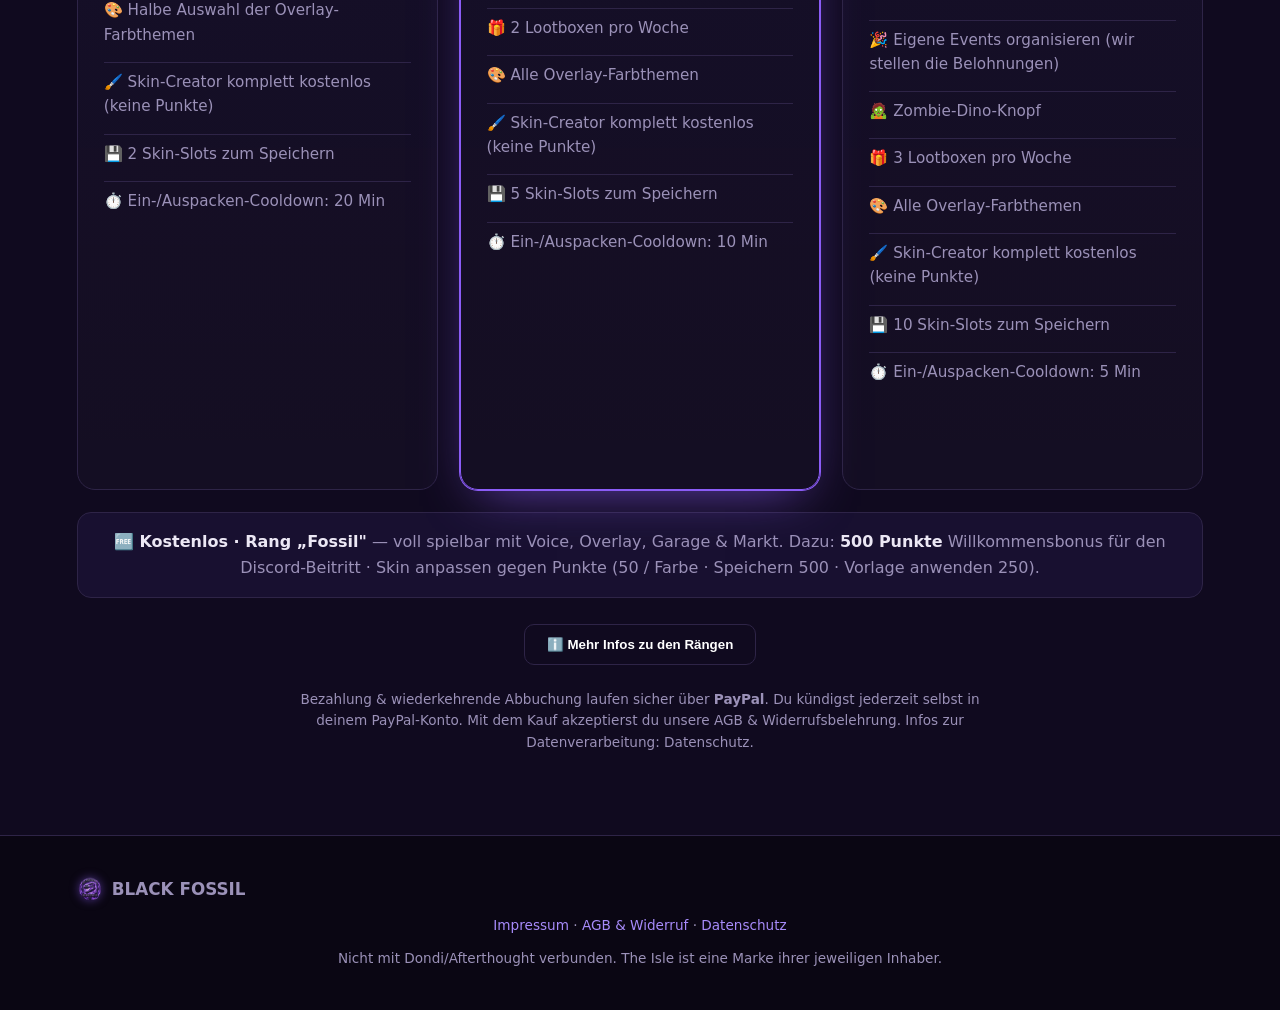
==== commit fe44af29: "Grow-Token -> Instant-Grow-Token umbenannt Co-Authored-By: Claude Opus 4.8 <noreply@anthropic.com>" ====
--- a/abo.html
+++ b/abo.html
@@ -67,7 +67,7 @@
         <ul class="tier-perks perk-emoji">
           <li>💰 <strong>1.000 Punkte</strong> Willkommens-Bonus</li>
           <li>🏅 Besonderer Rang: Knochen</li>
-          <li>🌱 1 Grow-Token alle 2 Wochen</li>
+          <li>🌱 1 Instant-Grow-Token alle 2 Wochen</li>
           <li>🚗 Garage: 20 Dino-Plätze</li>
           <li>📜 +1 Quest</li>
           <li>🛒 +1 Markt-Angebot (mehr Token &amp; Dinos)</li>
@@ -101,7 +101,7 @@
           <li>✅ Alles aus <strong>Knochen</strong></li>
           <li>💰 <strong>1.500 Punkte</strong> Willkommens-Bonus</li>
           <li>🏅 Besonderer Rang: Bernstein</li>
-          <li>🌱 2 Grow-Token alle 2 Wochen</li>
+          <li>🌱 2 Instant-Grow-Token alle 2 Wochen</li>
           <li>🚗 Garage: 40 Dino-Plätze</li>
           <li>📜 +2 Quests</li>
           <li>🛒 +2 Markt-Angebote (mehr Token &amp; Dinos)</li>
@@ -134,7 +134,7 @@
           <li>✅ Alles aus <strong>Bernstein</strong></li>
           <li>💰 <strong>2.000 Punkte</strong> Willkommens-Bonus</li>
           <li>🏅 Besonderer Rang: Obsidian</li>
-          <li>🌱 3 Grow-Token alle 2 Wochen</li>
+          <li>🌱 3 Instant-Grow-Token alle 2 Wochen</li>
           <li>🚗 Garage: 80 Dino-Plätze</li>
           <li>📜 +3 Quests</li>
           <li>🛒 +3 Markt-Angebote (mehr Token &amp; Dinos)</li>
@@ -177,7 +177,7 @@
           <tr><td class="feat">Garage &amp; Markt (Handel)</td><td class="col yes">✓</td><td class="col yes">✓</td><td class="col yes">✓</td><td class="col yes">✓</td></tr>
           <tr><td class="feat">Willkommens-Bonus (Punkte, einmalig)</td><td class="col yes">500¹</td><td class="col yes">1.000</td><td class="col yes">1.500</td><td class="col yes">2.000</td></tr>
           <tr><td class="feat">Besonderer Rang &amp; Badge</td><td class="col no">–</td><td class="col yes">🦴</td><td class="col yes">🟠</td><td class="col yes">🟣</td></tr>
-          <tr><td class="feat">🌱 Grow-Token (alle 2 Wochen)</td><td class="col no">–</td><td class="col yes">1</td><td class="col yes">2</td><td class="col yes">3</td></tr>
+          <tr><td class="feat">🌱 Instant-Grow-Token (alle 2 Wochen)</td><td class="col no">–</td><td class="col yes">1</td><td class="col yes">2</td><td class="col yes">3</td></tr>
           <tr><td class="feat">🚗 Garage: Dino-Plätze</td><td class="col">Standard</td><td class="col yes">20</td><td class="col yes">40</td><td class="col yes">80</td></tr>
           <tr><td class="feat">📜 Zusätzliche Quests</td><td class="col no">–</td><td class="col yes">+1</td><td class="col yes">+2</td><td class="col yes">+3</td></tr>
           <tr><td class="feat">🛒 Extra Markt-Angebote</td><td class="col no">–</td><td class="col yes">+1</td><td class="col yes">+2</td><td class="col yes">+3</td></tr>
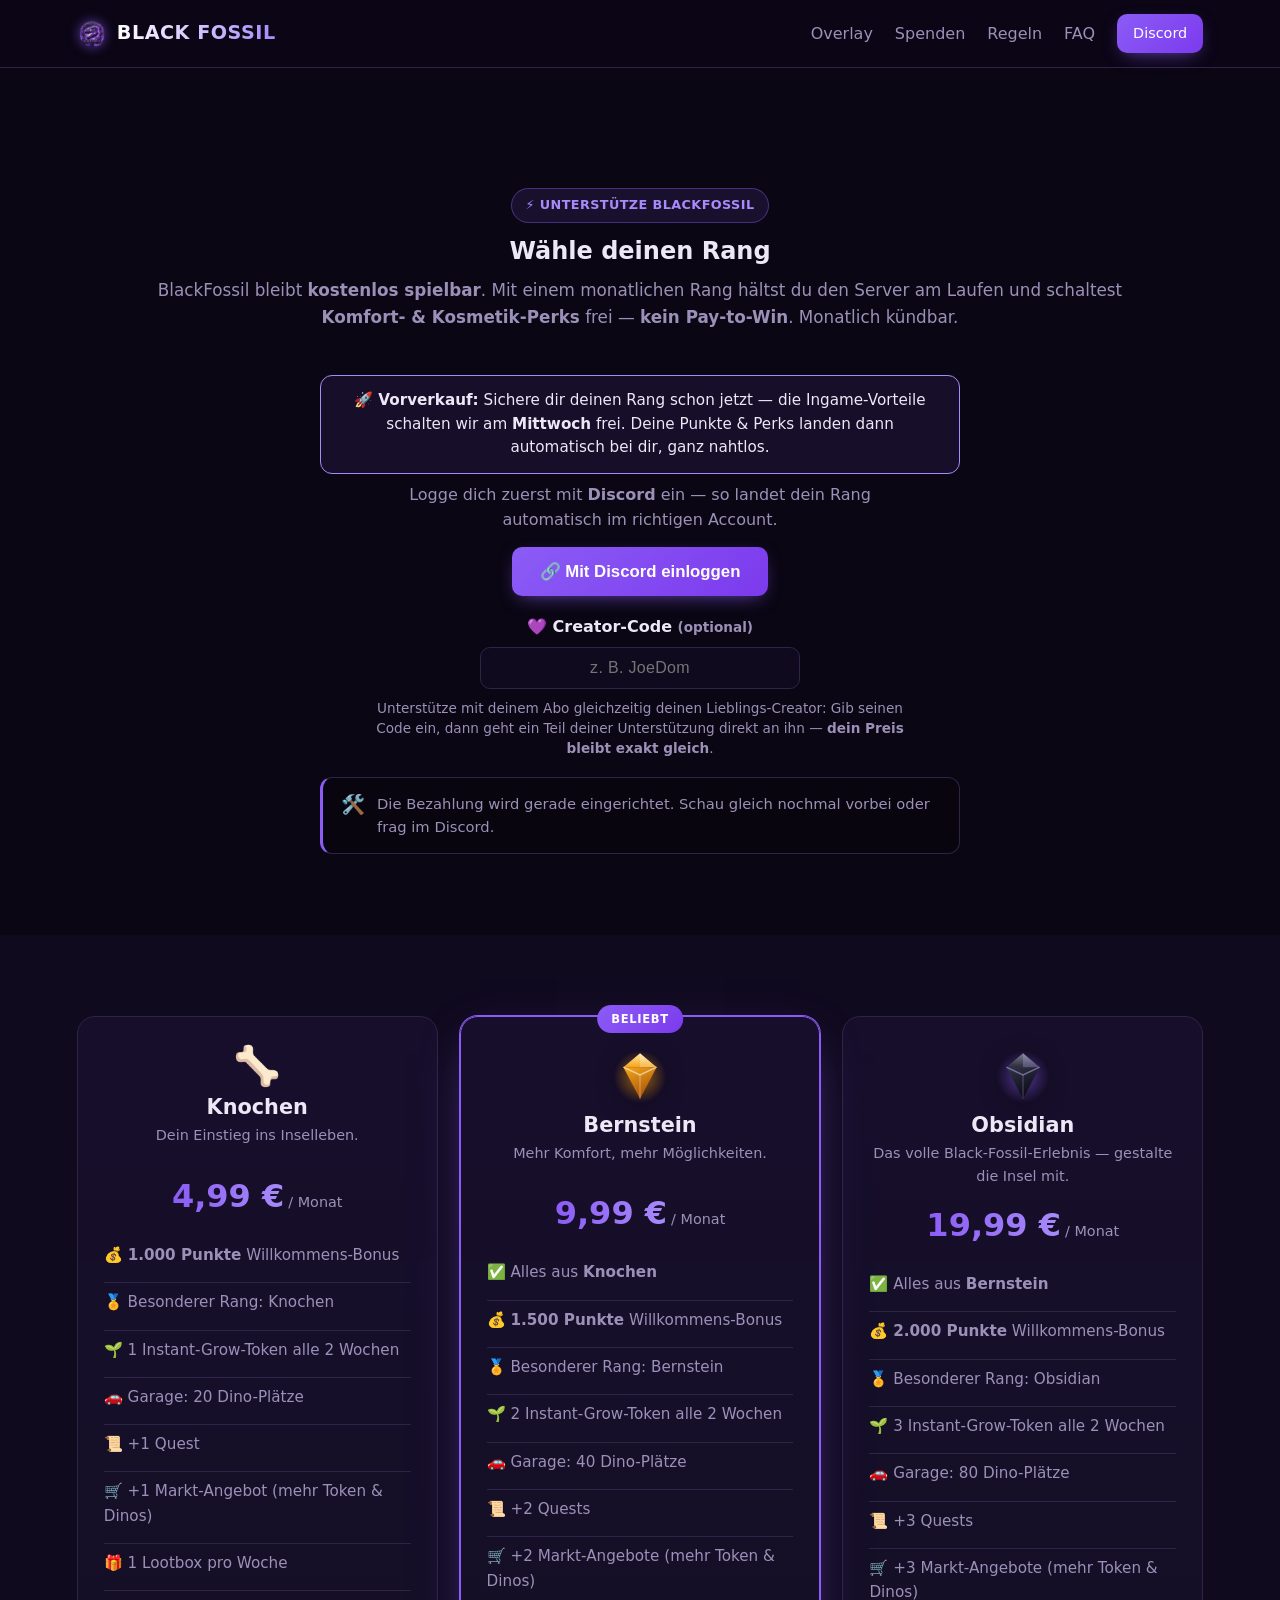
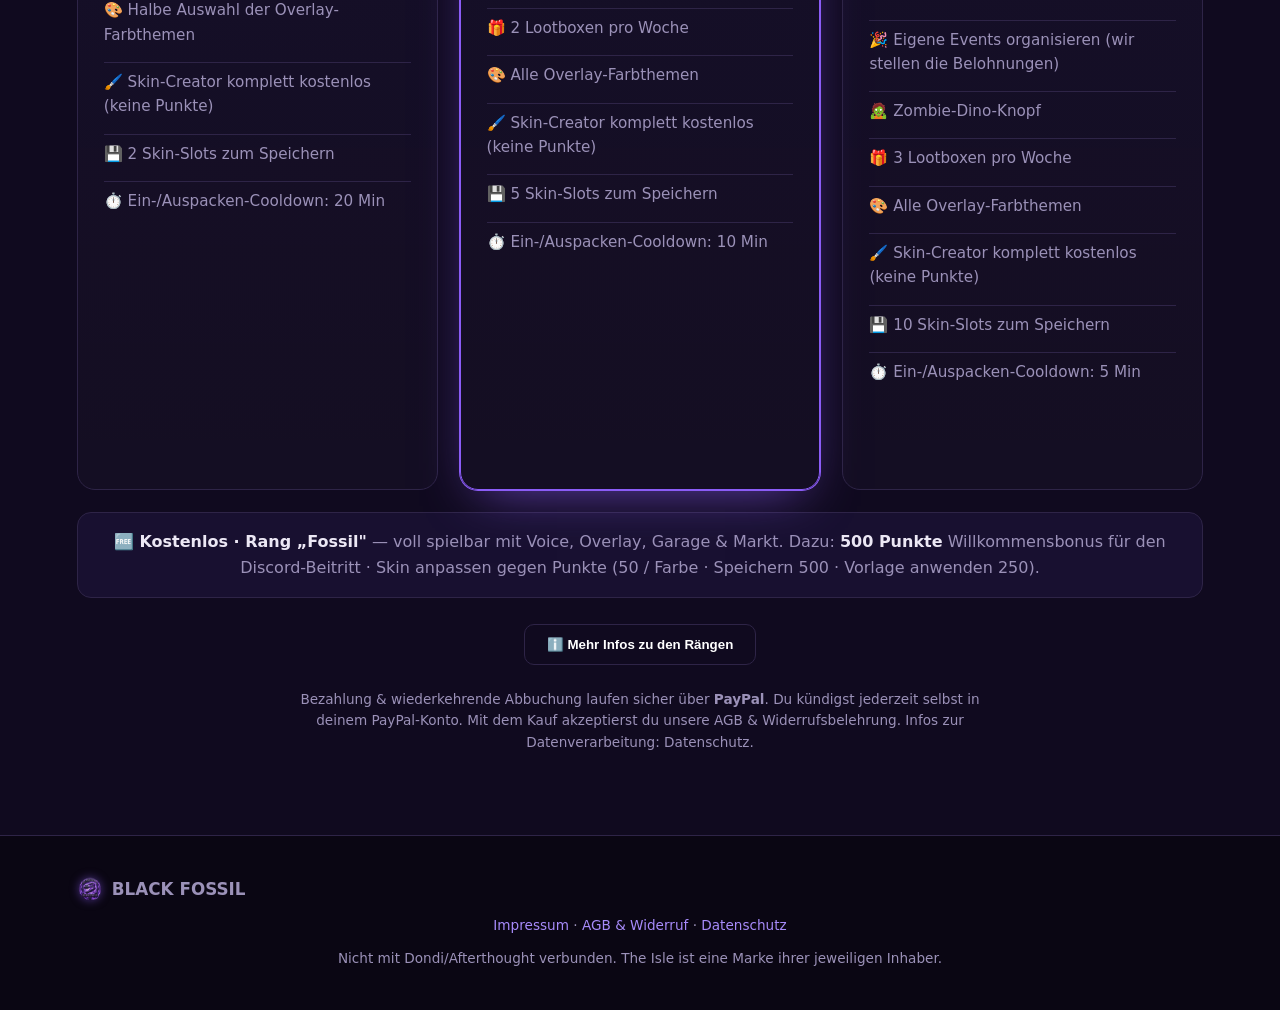
==== commit ea765937: "Spenden-Seite: PayPal-Link + Spender-Rolle via Ticket (Nav/CTA verlinkt)" ====
--- a/abo.html
+++ b/abo.html
@@ -15,6 +15,7 @@
     <a href="index.html" class="brand"><img src="assets/logo.png" alt="" class="brand-logo" /> <span>BLACK&nbsp;FOSSIL</span></a>
     <nav>
       <a href="index.html#overlay">Overlay</a>
+      <a href="spenden.html">Spenden</a>
       <a href="index.html#rules">Regeln</a>
       <a href="index.html#faq">FAQ</a>
       <a href="https://discord.gg/4sCc7c5YRq" class="btn btn-sm" target="_blank" rel="noopener">Discord</a>
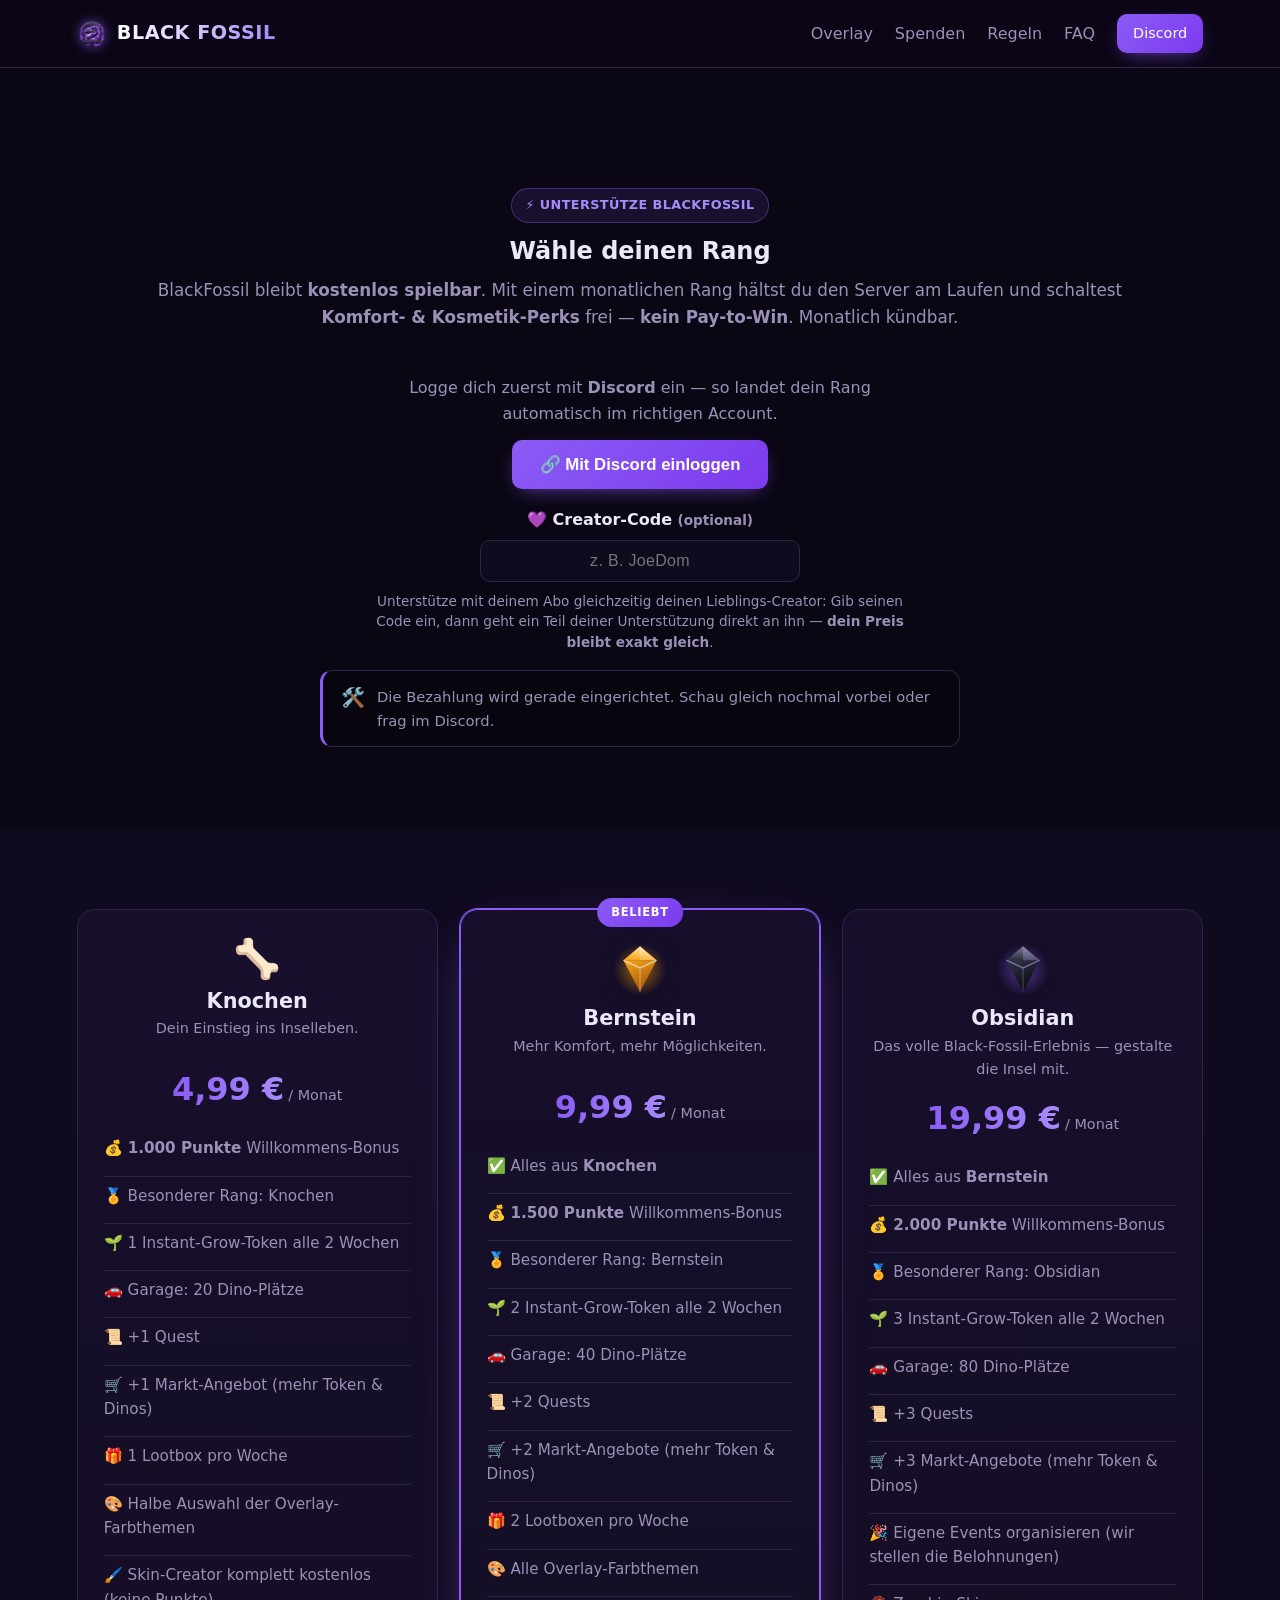
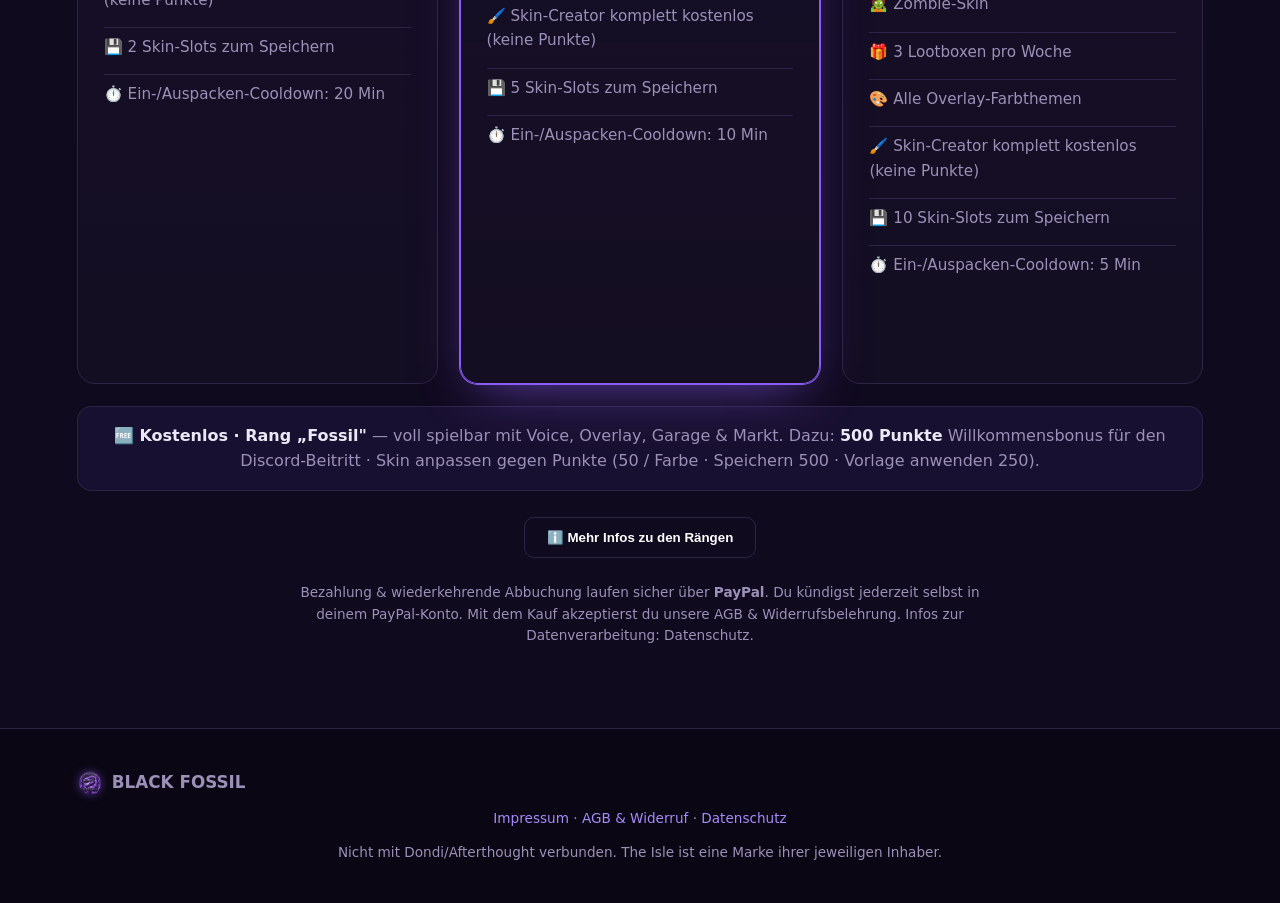
==== commit 8ff99fb4: "web: PayPal für Obsidian wieder an, Zombie-Knopf→Zombie-Skin, Vorverkaufs-Hinweis raus Co-Authored-B" ====
--- a/abo.html
+++ b/abo.html
@@ -27,11 +27,6 @@
       <span class="kicker">⚡ Unterstütze BlackFossil</span>
       <h1>Wähle deinen Rang</h1>
       <p>BlackFossil bleibt <strong>kostenlos spielbar</strong>. Mit einem monatlichen Rang hältst du den Server am Laufen und schaltest <strong>Komfort- & Kosmetik-Perks</strong> frei — <strong>kein Pay-to-Win</strong>. Monatlich kündbar.</p>
-    </div>
-
-    <!-- Vorverkauf-Hinweis (nach Go-Live entfernen) -->
-    <div class="presale-note">
-      🚀 <strong>Vorverkauf:</strong> Sichere dir deinen Rang schon jetzt — die Ingame-Vorteile schalten wir am <strong>Mittwoch</strong> frei. Deine Punkte &amp; Perks landen dann automatisch bei dir, ganz nahtlos.
     </div>
 
     <!-- Login-Status -->
@@ -140,7 +135,7 @@
           <li>📜 +3 Quests</li>
           <li>🛒 +3 Markt-Angebote (mehr Token &amp; Dinos)</li>
           <li>🎉 Eigene Events organisieren (wir stellen die Belohnungen)</li>
-          <li>🧟 Zombie-Dino-Knopf</li>
+          <li>🧟 Zombie-Skin</li>
           <li>🎁 3 Lootboxen pro Woche</li>
           <li>🎨 Alle Overlay-Farbthemen</li>
           <li>🖌️ Skin-Creator komplett kostenlos (keine Punkte)</li>
@@ -188,7 +183,7 @@
           <tr><td class="feat">💾 Skin-Slots zum Speichern</td><td class="col no">–</td><td class="col yes">2</td><td class="col yes">5</td><td class="col yes">10</td></tr>
           <tr><td class="feat">⏱️ Ein-/Auspacken-Cooldown</td><td class="col">Standard</td><td class="col yes">20 Min</td><td class="col yes">10 Min</td><td class="col yes">5 Min</td></tr>
           <tr><td class="feat">🎉 Eigene Events organisieren (Belohnungen von uns)</td><td class="col no">–</td><td class="col no">–</td><td class="col no">–</td><td class="col yes">✓</td></tr>
-          <tr><td class="feat">🧟 Zombie-Dino-Knopf</td><td class="col no">–</td><td class="col no">–</td><td class="col no">–</td><td class="col yes">✓</td></tr>
+          <tr><td class="feat">🧟 Zombie-Skin</td><td class="col no">–</td><td class="col no">–</td><td class="col no">–</td><td class="col yes">✓</td></tr>
         </tbody>
       </table>
       <p class="rank-note">
